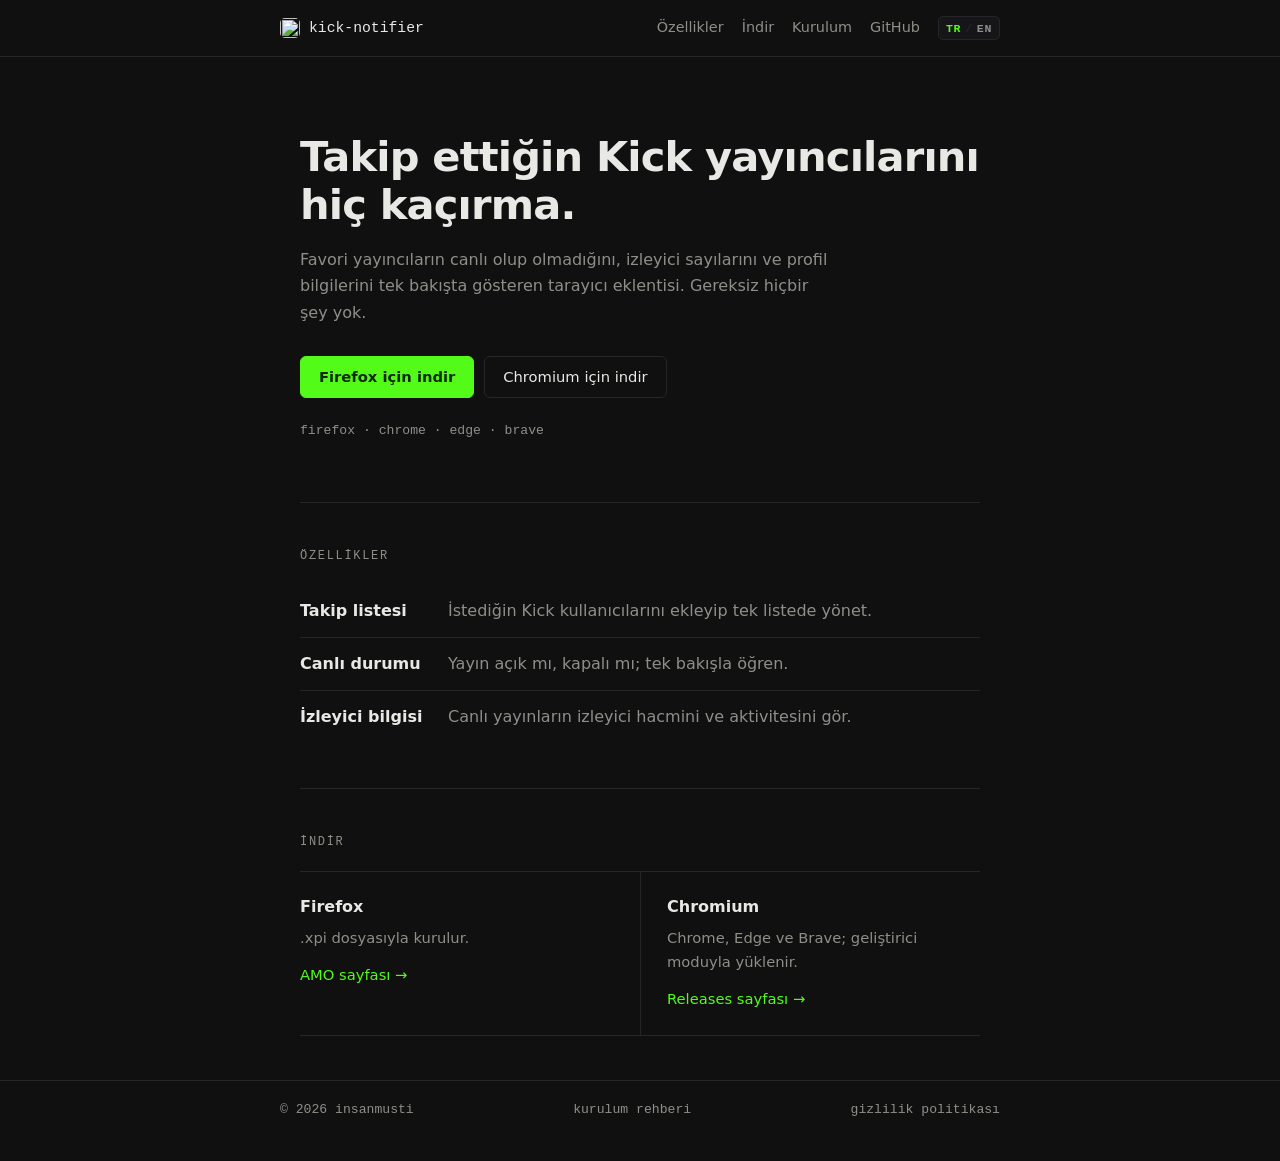
==== index.html @ 858e82fa "remove changelog section from site" ====
<!doctype html>
<html lang="tr">
  <head>
    <meta charset="UTF-8" />
    <meta name="viewport" content="width=device-width, initial-scale=1.0" />
    <title>Kick Notifier</title>
    <meta
      name="description"
      content="Kick yayıncılarını takip etmeyi kolaylaştıran Firefox ve Chromium eklentileri."
    />
    <meta
      http-equiv="Content-Security-Policy"
      content="default-src 'none'; style-src 'self'; img-src 'self'; script-src 'self'"
    />
    <link rel="icon" href="logo.png" />
    <link rel="stylesheet" href="styles.css" />
    <script src="lang.js?v=3" defer></script>
  </head>
  <body>
    <header class="site-header">
      <div class="wrap bar">
        <a class="brand" href="index.html">
          <img src="logo.png" alt="" width="20" height="20" />
          <span>kick-notifier</span>
        </a>
        <nav aria-label="Ana menü">
          <a href="#ozellikler" data-i18n="nav.features">Özellikler</a>
          <a href="#indir" data-i18n="nav.download">İndir</a>
          <a href="docs.html" data-i18n="nav.docs">Kurulum</a>
          <a href="https://github.com/insanmusti/kick-notifier" target="_blank" rel="noreferrer">GitHub</a>
          <button id="lang-toggle" class="lang-btn" type="button" title="Dil / Language">EN</button>
        </nav>
      </div>
    </header>

    <main class="wrap">
      <section class="intro">
        <h1 data-i18n="intro.h1">Takip ettiğin Kick yayıncılarını hiç kaçırma.</h1>
        <p class="lead" data-i18n="intro.lead">
          Favori yayıncıların canlı olup olmadığını, izleyici sayılarını ve profil
          bilgilerini tek bakışta gösteren tarayıcı eklentisi. Gereksiz hiçbir şey yok.
        </p>
        <div class="actions">
          <a
            class="btn btn-solid"
            href="https://addons.mozilla.org/en-US/firefox/addon/kick-live-stream-notifier/"
            target="_blank"
            rel="noreferrer"
          >
            <span data-i18n="intro.dl.firefox">Firefox için indir</span>
          </a>
          <a
            class="btn"
            href="https://github.com/insanmusti/kick-takipci-chromium/releases"
            target="_blank"
            rel="noreferrer"
          >
            <span data-i18n="intro.dl.chromium">Chromium için indir</span>
          </a>
        </div>
        <p class="compat">firefox · chrome · edge · brave</p>
      </section>

      <section id="ozellikler">
        <h2 class="section-title" data-i18n="feat.title">Özellikler</h2>
        <ul class="feature-list">
          <li>
            <strong data-i18n="feat.list">Takip listesi</strong>
            <span data-i18n="feat.list.d">İstediğin Kick kullanıcılarını ekleyip tek listede yönet.</span>
          </li>
          <li>
            <strong data-i18n="feat.live">Canlı durumu</strong>
            <span data-i18n="feat.live.d">Yayın açık mı, kapalı mı; tek bakışla öğren.</span>
          </li>
          <li>
            <strong data-i18n="feat.viewers">İzleyici bilgisi</strong>
            <span data-i18n="feat.viewers.d">Canlı yayınların izleyici hacmini ve aktivitesini gör.</span>
          </li>
        </ul>
      </section>

      <section id="indir">
        <h2 class="section-title" data-i18n="dl.title">İndir</h2>
        <div class="downloads">
          <div class="dl">
            <h3 data-i18n="dl.firefox">Firefox</h3>
            <p data-i18n="dl.firefox.d">.xpi dosyasıyla kurulur.</p>
            <a
              href="https://addons.mozilla.org/en-US/firefox/addon/kick-live-stream-notifier/"
              target="_blank"
              rel="noreferrer"
            >
              <span data-i18n="dl.firefox.a">AMO sayfası</span> &rarr;
            </a>
          </div>
          <div class="dl">
            <h3 data-i18n="dl.chromium">Chromium</h3>
            <p data-i18n="dl.chromium.d">Chrome, Edge ve Brave; geliştirici moduyla yüklenir.</p>
            <a
              href="https://github.com/insanmusti/kick-takipci-chromium/releases"
              target="_blank"
              rel="noreferrer"
            >
              <span data-i18n="dl.chromium.a">Releases sayfası</span> &rarr;
            </a>
          </div>
        </div>
      </section>
    </main>

    <footer class="site-footer">
      <div class="wrap bar">
        <span data-i18n="footer.copy">&copy; 2026 insanmusti</span>
        <a href="docs.html" data-i18n="footer.home">kurulum rehberi</a>
        <a href="privacy.html" data-i18n="footer.privacy">gizlilik politikası</a>
      </div>
    </footer>
  </body>
</html>
---- styles.css ----
:root {
  --bg: #101011;
  --bg-soft: #161618;
  --text: #e8e8e4;
  --muted: #8f8f89;
  --line: #26262a;
  --accent: #53fc18;
}

* { box-sizing: border-box; }

html { scroll-behavior: smooth; }

body {
  margin: 0;
  min-height: 100vh;
  display: flex;
  flex-direction: column;
  background: var(--bg);
  color: var(--text);
  font: 16px/1.65 system-ui, -apple-system, "Segoe UI", sans-serif;
  -webkit-font-smoothing: antialiased;
}

img { display: block; }

a { color: inherit; text-decoration: none; }

::selection { background: var(--accent); color: #000; }

:focus-visible { outline: 1px solid var(--accent); outline-offset: 3px; }

.wrap {
  width: 100%;
  max-width: 720px;
  margin: 0 auto;
  padding: 0 20px;
}

.bar {
  display: flex;
  align-items: center;
  justify-content: space-between;
  gap: 16px;
}

/* header */

.site-header {
  border-bottom: 1px solid var(--line);
}

.site-header .bar {
  padding: 16px 0;
}

.brand {
  display: inline-flex;
  align-items: center;
  gap: 9px;
  font-family: ui-monospace, "SF Mono", Menlo, monospace;
  font-size: 0.92rem;
}

.brand img {
  width: 20px;
  height: 20px;
  border-radius: 5px;
}

nav {
  display: flex;
  flex-wrap: wrap;
  gap: 18px;
  font-size: 0.9rem;
  color: var(--muted);
}

nav a:hover { color: var(--text); }

.lang-btn {
  appearance: none;
  display: inline-flex;
  align-items: center;
  justify-content: center;
  gap: 4px;
  height: 24px;
  padding: 0 7px;
  border: 1px solid var(--line);
  border-radius: 5px;
  background: var(--bg-soft);
  color: var(--muted);
  font-family: ui-monospace, "SF Mono", Menlo, monospace;
  font-size: 0.72rem;
  font-weight: 600;
  letter-spacing: 0.06em;
  cursor: pointer;
  transition: color 0.15s ease, border-color 0.15s ease;
}

.lang-btn i {
  font-style: normal;
  color: var(--line);
}

.lang-btn span { color: var(--muted); }

.lang-btn span.on { color: var(--accent); }

.lang-btn:hover {
  color: var(--text);
  border-color: var(--accent);
}

main { flex: 1; }

/* intro */

.intro {
  padding: 76px 0 60px;
}

h1 {
  margin: 0 0 18px;
  max-width: 24ch;
  font-size: clamp(1.9rem, 5vw, 2.6rem);
  font-weight: 650;
  line-height: 1.15;
  letter-spacing: -0.02em;
}

.lead {
  max-width: 52ch;
  margin: 0;
  color: var(--muted);
}

.actions {
  display: flex;
  flex-wrap: wrap;
  gap: 10px;
  margin-top: 30px;
}

.btn {
  display: inline-flex;
  align-items: center;
  height: 42px;
  padding: 0 18px;
  border: 1px solid var(--line);
  border-radius: 6px;
  font-size: 0.92rem;
  font-weight: 500;
  transition: background 0.15s ease, border-color 0.15s ease;
}

.btn:hover {
  background: var(--bg-soft);
  border-color: #3a3a40;
}

.btn-solid {
  background: var(--accent);
  border-color: var(--accent);
  color: #0c2900;
  font-weight: 600;
}

.btn-solid:hover {
  background: #48dd13;
  border-color: #48dd13;
}

.compat {
  margin: 22px 0 0;
  color: var(--muted);
  font-family: ui-monospace, "SF Mono", Menlo, monospace;
  font-size: 0.82rem;
}

/* sections */

section + section {
  border-top: 1px solid var(--line);
}

#ozellikler,
#indir {
  padding: 44px 0;
}

.section-title {
  margin: 0 0 18px;
  font-family: ui-monospace, "SF Mono", Menlo, monospace;
  font-size: 0.75rem;
  font-weight: 500;
  letter-spacing: 0.14em;
  text-transform: uppercase;
  color: var(--muted);
}

.feature-list {
  list-style: none;
  margin: 0;
  padding: 0;
}

.feature-list li {
  display: flex;
  gap: 18px;
  padding: 13px 0;
}

.feature-list li:not(:last-child) {
  border-bottom: 1px solid var(--line);
}

.feature-list strong {
  flex: 0 0 130px;
  font-weight: 600;
}

.feature-list span {
  color: var(--muted);
}

/* downloads */

.downloads {
  display: grid;
  grid-template-columns: repeat(2, minmax(0, 1fr));
  border-top: 1px solid var(--line);
  border-bottom: 1px solid var(--line);
}

.dl {
  padding: 22px 0;
}

.dl:last-child {
  padding-left: 26px;
  border-left: 1px solid var(--line);
}

.dl h3 {
  margin: 0 0 6px;
  font-size: 1rem;
}

.dl p {
  margin: 0 0 12px;
  color: var(--muted);
  font-size: 0.92rem;
}

.dl a {
  color: var(--accent);
  font-size: 0.92rem;
}

.dl a:hover { text-decoration: underline; }

/* docs */

.steps {
  margin: 0;
  padding: 0 0 0 22px;
}

.docs-btn {
  margin: 0 0 18px;
}

.docs-desc {
  margin: 0 0 18px;
  color: var(--muted);
  font-size: 0.92rem;
}

.steps li {
  padding: 6px 0;
}

.steps li::marker {
  color: var(--muted);
  font-family: ui-monospace, "SF Mono", Menlo, monospace;
  font-size: 0.85em;
}

.after-steps {
  margin: 18px 0 0;
}

.after-steps a {
  color: var(--accent);
  font-size: 0.92rem;
}

.after-steps a:hover { text-decoration: underline; }

code {
  padding: 2px 6px;
  border: 1px solid var(--line);
  border-radius: 4px;
  background: var(--bg-soft);
  font-family: ui-monospace, "SF Mono", Menlo, monospace;
  font-size: 0.85em;
}

.note {
  margin-bottom: 56px;
  padding-left: 14px;
  border-left: 2px solid var(--accent);
}

.note p {
  margin: 0;
  color: var(--muted);
  font-size: 0.95rem;
}

/* footer */

.site-footer {
  border-top: 1px solid var(--line);
}

.site-footer .bar {
  padding: 18px 0 40px;
  color: var(--muted);
  font-family: ui-monospace, "SF Mono", Menlo, monospace;
  font-size: 0.82rem;
}

.site-footer a:hover { color: var(--text); }

@media (max-width: 560px) {
  .intro { padding: 56px 0 44px; }

  .downloads { grid-template-columns: 1fr; }

  .dl:last-child {
    padding-left: 0;
    border-left: 0;
    border-top: 1px solid var(--line);
  }
}
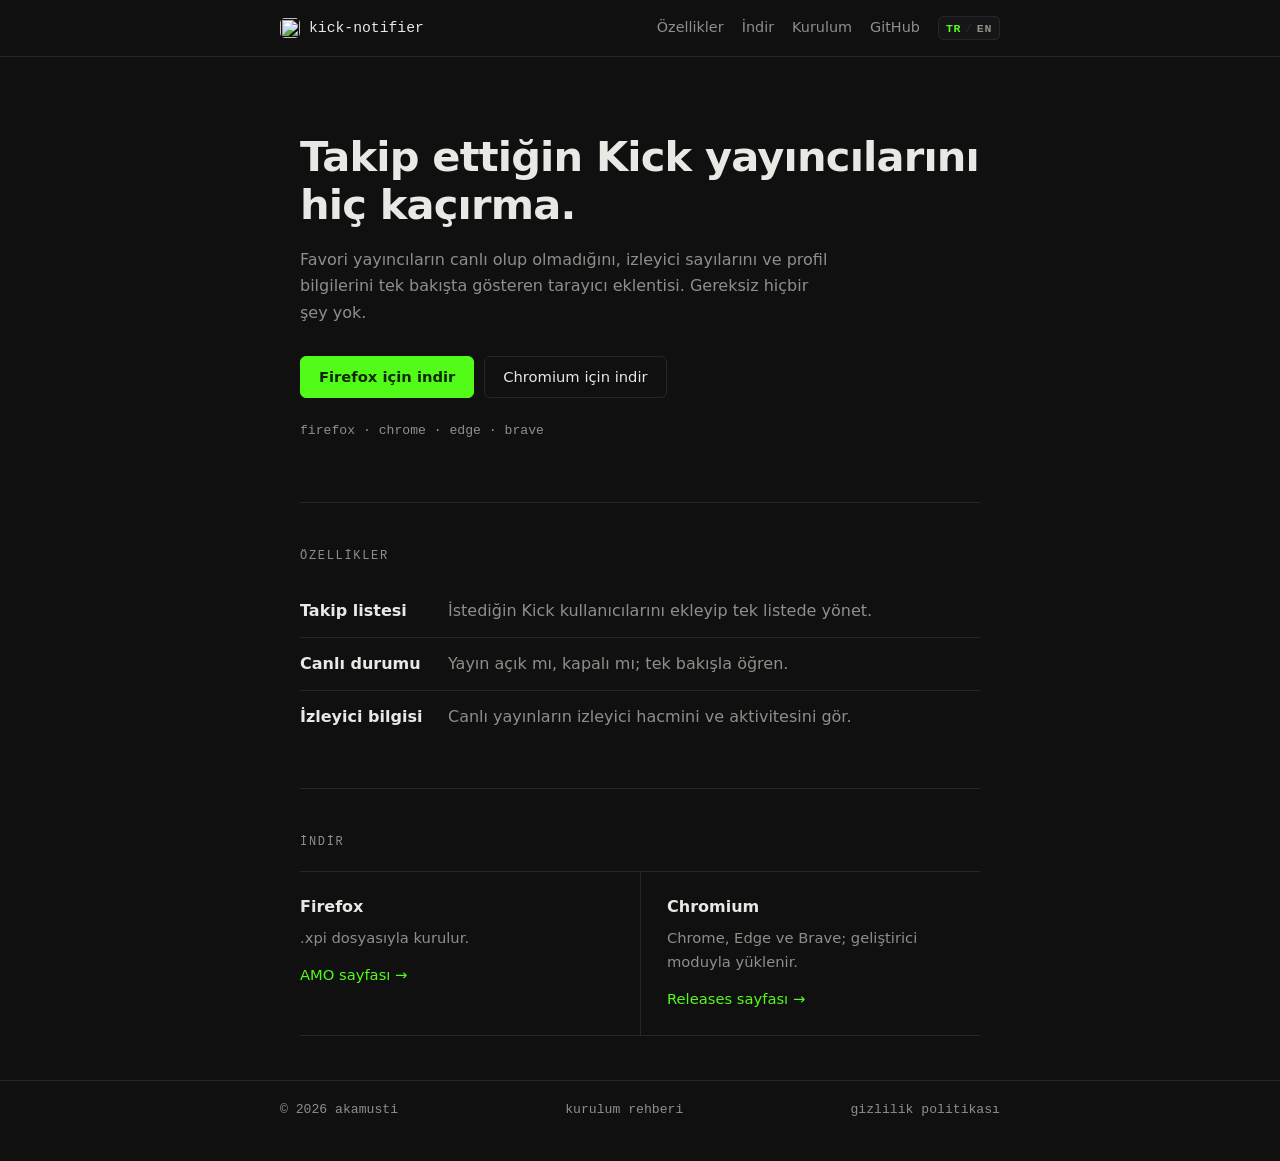
==== commit 6e9697d7: "rename github user insanmusti to akamusti" ====
--- a/index.html
+++ b/index.html
@@ -27,7 +27,7 @@
           <a href="#ozellikler" data-i18n="nav.features">Özellikler</a>
           <a href="#indir" data-i18n="nav.download">İndir</a>
           <a href="docs.html" data-i18n="nav.docs">Kurulum</a>
-          <a href="https://github.com/insanmusti/kick-notifier" target="_blank" rel="noreferrer">GitHub</a>
+          <a href="https://github.com/akamusti/kick-notifier" target="_blank" rel="noreferrer">GitHub</a>
           <button id="lang-toggle" class="lang-btn" type="button" title="Dil / Language">EN</button>
         </nav>
       </div>
@@ -51,7 +51,7 @@
           </a>
           <a
             class="btn"
-            href="https://github.com/insanmusti/kick-takipci-chromium/releases"
+            href="https://github.com/akamusti/kick-takipci-chromium/releases"
             target="_blank"
             rel="noreferrer"
           >
@@ -97,7 +97,7 @@
             <h3 data-i18n="dl.chromium">Chromium</h3>
             <p data-i18n="dl.chromium.d">Chrome, Edge ve Brave; geliştirici moduyla yüklenir.</p>
             <a
-              href="https://github.com/insanmusti/kick-takipci-chromium/releases"
+              href="https://github.com/akamusti/kick-takipci-chromium/releases"
               target="_blank"
               rel="noreferrer"
             >
@@ -110,7 +110,7 @@
 
     <footer class="site-footer">
       <div class="wrap bar">
-        <span data-i18n="footer.copy">&copy; 2026 insanmusti</span>
+        <span data-i18n="footer.copy">&copy; 2026 akamusti</span>
         <a href="docs.html" data-i18n="footer.home">kurulum rehberi</a>
         <a href="privacy.html" data-i18n="footer.privacy">gizlilik politikası</a>
       </div>
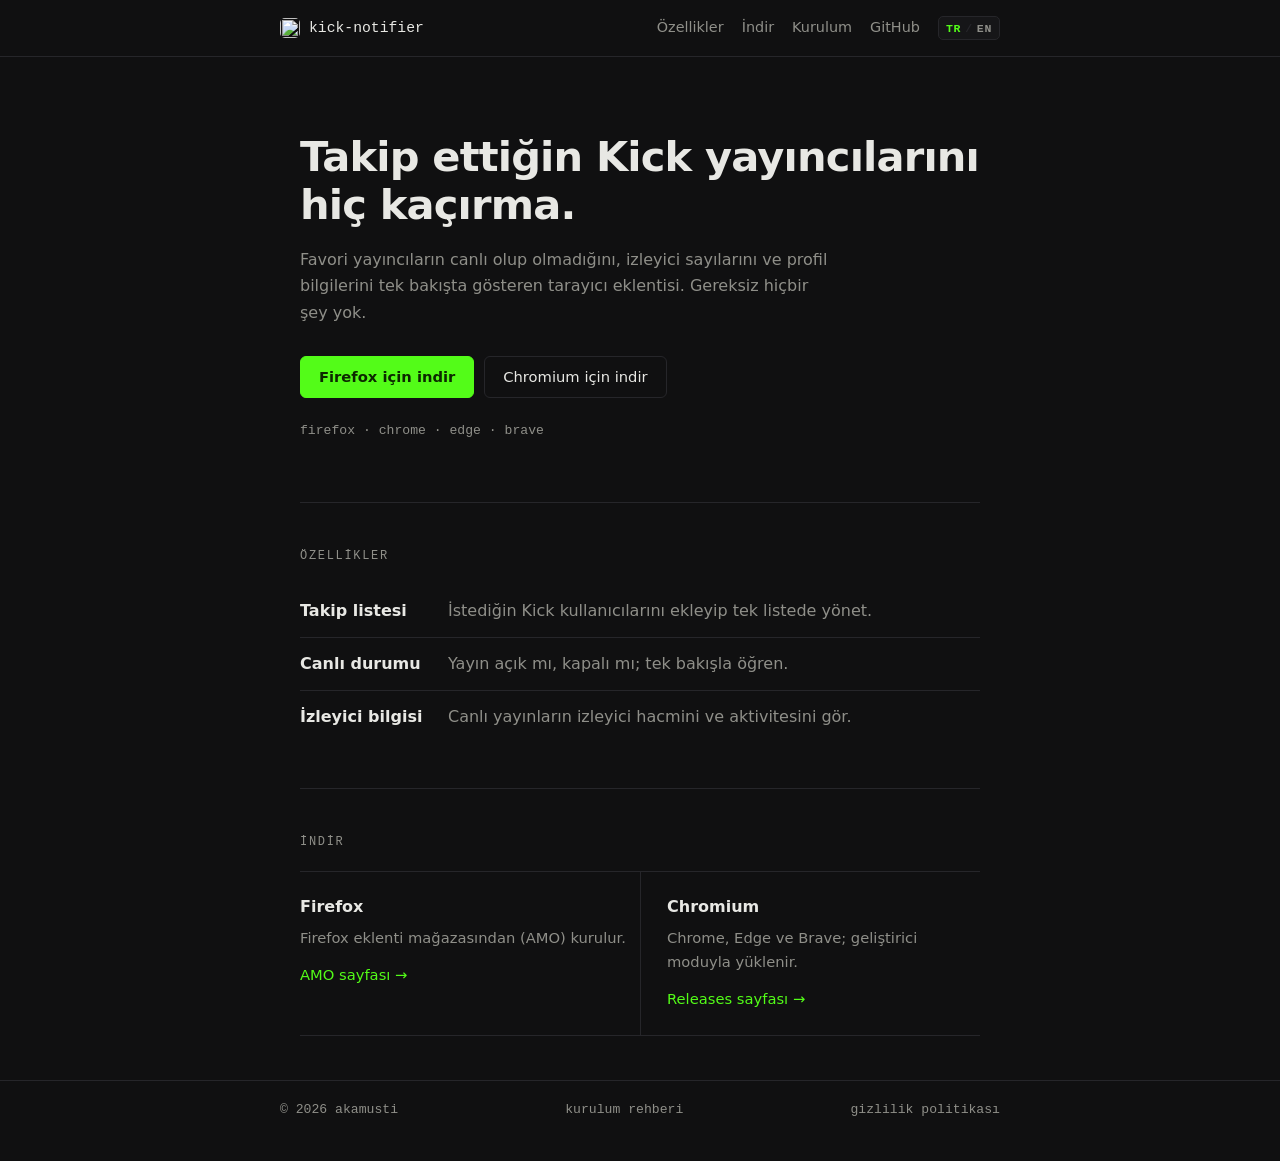
==== commit 82465dcf: "Replace stale .xpi wording with AMO install instructions" ====
--- a/index.html
+++ b/index.html
@@ -84,7 +84,7 @@
         <div class="downloads">
           <div class="dl">
             <h3 data-i18n="dl.firefox">Firefox</h3>
-            <p data-i18n="dl.firefox.d">.xpi dosyasıyla kurulur.</p>
+            <p data-i18n="dl.firefox.d">Firefox eklenti mağazasından (AMO) kurulur.</p>
             <a
               href="https://addons.mozilla.org/en-US/firefox/addon/kick-live-stream-notifier/"
               target="_blank"
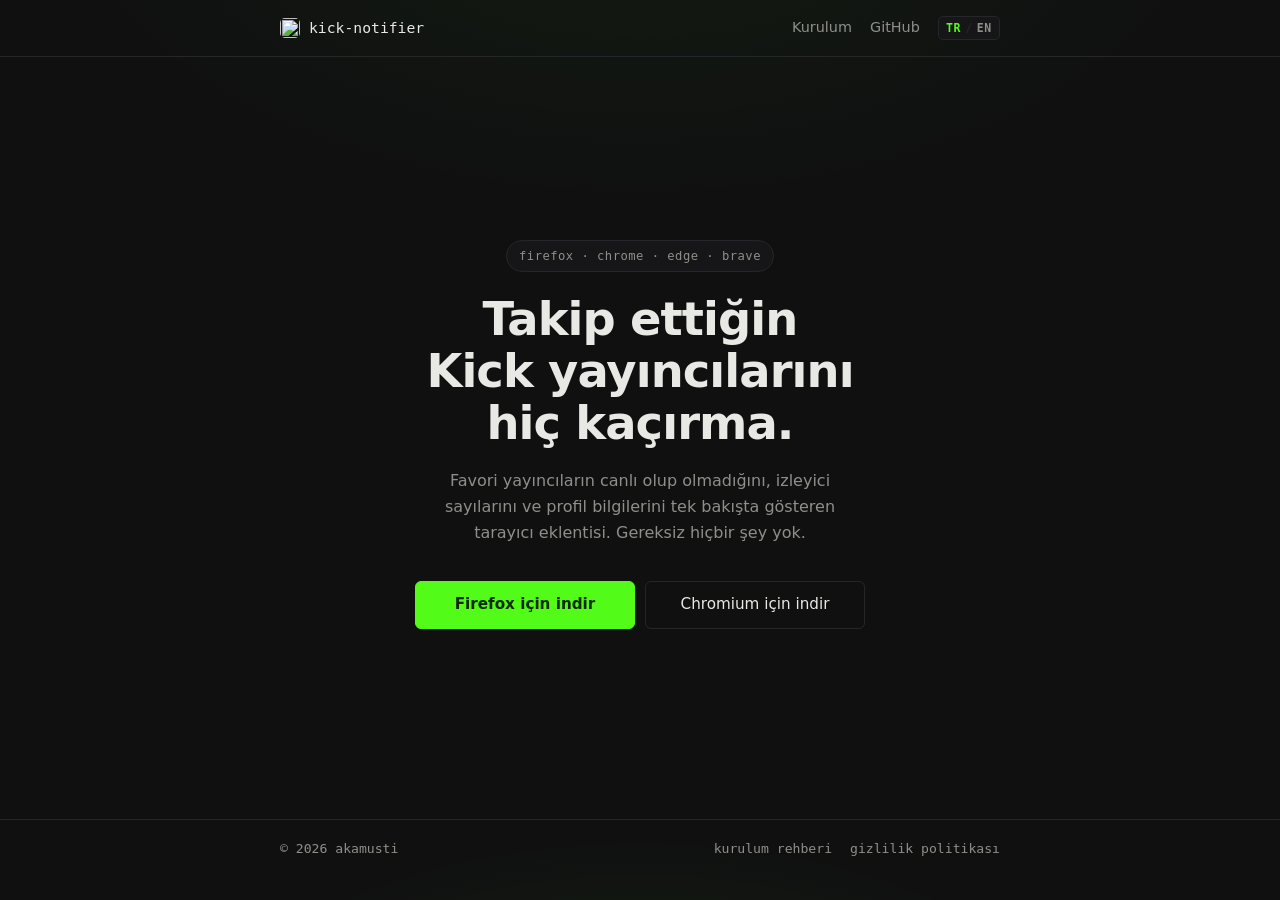
==== commit 8b52c9da: "Simplify homepage to minimal single-screen hero" ====
--- a/index.html
+++ b/index.html
@@ -14,9 +14,9 @@
     />
     <link rel="icon" href="logo.png" />
     <link rel="stylesheet" href="styles.css" />
-    <script src="lang.js?v=3" defer></script>
+    <script src="lang.js?v=4" defer></script>
   </head>
-  <body>
+  <body class="home">
     <header class="site-header">
       <div class="wrap bar">
         <a class="brand" href="index.html">
@@ -24,8 +24,6 @@
           <span>kick-notifier</span>
         </a>
         <nav aria-label="Ana menü">
-          <a href="#ozellikler" data-i18n="nav.features">Özellikler</a>
-          <a href="#indir" data-i18n="nav.download">İndir</a>
           <a href="docs.html" data-i18n="nav.docs">Kurulum</a>
           <a href="https://github.com/akamusti/kick-notifier" target="_blank" rel="noreferrer">GitHub</a>
           <button id="lang-toggle" class="lang-btn" type="button" title="Dil / Language">EN</button>
@@ -33,8 +31,9 @@
       </div>
     </header>
 
-    <main class="wrap">
-      <section class="intro">
+    <main class="wrap hero-wrap">
+      <section class="hero">
+        <p class="badge">firefox · chrome · edge · brave</p>
         <h1 data-i18n="intro.h1">Takip ettiğin Kick yayıncılarını hiç kaçırma.</h1>
         <p class="lead" data-i18n="intro.lead">
           Favori yayıncıların canlı olup olmadığını, izleyici sayılarını ve profil
@@ -58,61 +57,16 @@
             <span data-i18n="intro.dl.chromium">Chromium için indir</span>
           </a>
         </div>
-        <p class="compat">firefox · chrome · edge · brave</p>
-      </section>
-
-      <section id="ozellikler">
-        <h2 class="section-title" data-i18n="feat.title">Özellikler</h2>
-        <ul class="feature-list">
-          <li>
-            <strong data-i18n="feat.list">Takip listesi</strong>
-            <span data-i18n="feat.list.d">İstediğin Kick kullanıcılarını ekleyip tek listede yönet.</span>
-          </li>
-          <li>
-            <strong data-i18n="feat.live">Canlı durumu</strong>
-            <span data-i18n="feat.live.d">Yayın açık mı, kapalı mı; tek bakışla öğren.</span>
-          </li>
-          <li>
-            <strong data-i18n="feat.viewers">İzleyici bilgisi</strong>
-            <span data-i18n="feat.viewers.d">Canlı yayınların izleyici hacmini ve aktivitesini gör.</span>
-          </li>
-        </ul>
-      </section>
-
-      <section id="indir">
-        <h2 class="section-title" data-i18n="dl.title">İndir</h2>
-        <div class="downloads">
-          <div class="dl">
-            <h3 data-i18n="dl.firefox">Firefox</h3>
-            <p data-i18n="dl.firefox.d">Firefox eklenti mağazasından (AMO) kurulur.</p>
-            <a
-              href="https://addons.mozilla.org/en-US/firefox/addon/kick-live-stream-notifier/"
-              target="_blank"
-              rel="noreferrer"
-            >
-              <span data-i18n="dl.firefox.a">AMO sayfası</span> &rarr;
-            </a>
-          </div>
-          <div class="dl">
-            <h3 data-i18n="dl.chromium">Chromium</h3>
-            <p data-i18n="dl.chromium.d">Chrome, Edge ve Brave; geliştirici moduyla yüklenir.</p>
-            <a
-              href="https://github.com/akamusti/kick-takipci-chromium/releases"
-              target="_blank"
-              rel="noreferrer"
-            >
-              <span data-i18n="dl.chromium.a">Releases sayfası</span> &rarr;
-            </a>
-          </div>
-        </div>
       </section>
     </main>
 
     <footer class="site-footer">
       <div class="wrap bar">
         <span data-i18n="footer.copy">&copy; 2026 akamusti</span>
-        <a href="docs.html" data-i18n="footer.home">kurulum rehberi</a>
-        <a href="privacy.html" data-i18n="footer.privacy">gizlilik politikası</a>
+        <span class="foot-links">
+          <a href="docs.html" data-i18n="footer.home">kurulum rehberi</a>
+          <a href="privacy.html" data-i18n="footer.privacy">gizlilik politikası</a>
+        </span>
       </div>
     </footer>
   </body>
--- a/styles.css
+++ b/styles.css
@@ -14,12 +14,21 @@
 body {
   margin: 0;
   min-height: 100vh;
+  min-height: 100dvh;
   display: flex;
   flex-direction: column;
   background: var(--bg);
   color: var(--text);
   font: 16px/1.65 system-ui, -apple-system, "Segoe UI", sans-serif;
   -webkit-font-smoothing: antialiased;
+}
+
+/* minimal home background */
+body.home {
+  background:
+    radial-gradient(640px 320px at 50% 118%, rgba(83, 252, 24, 0.09), transparent 70%),
+    radial-gradient(900px 480px at 50% -12%, rgba(83, 252, 24, 0.05), transparent 65%),
+    var(--bg);
 }
 
 img { display: block; }
@@ -114,6 +123,66 @@
 
 main { flex: 1; }
 
+/* minimal single-screen hero */
+
+.hero-wrap {
+  flex: 1;
+  display: flex;
+  align-items: center;
+  justify-content: center;
+}
+
+.hero {
+  width: 100%;
+  max-width: 620px;
+  margin: 0 auto;
+  padding: 64px 0 72px;
+  text-align: center;
+}
+
+.hero h1 {
+  margin: 0 auto 18px;
+  max-width: 22ch;
+  font-size: clamp(2rem, 5.4vw, 2.9rem);
+  font-weight: 650;
+  line-height: 1.12;
+  letter-spacing: -0.02em;
+  text-wrap: balance;
+}
+
+.hero .lead {
+  max-width: 48ch;
+  margin: 0 auto;
+  color: var(--muted);
+  text-wrap: balance;
+}
+
+.hero .actions {
+  justify-content: center;
+  margin-top: 34px;
+}
+
+.hero .btn {
+  min-width: 220px;
+  height: 48px;
+  padding: 0 24px;
+  justify-content: center;
+  font-size: 0.95rem;
+}
+
+.badge {
+  display: inline-block;
+  margin: 0 0 22px;
+  padding: 5px 12px;
+  border: 1px solid var(--line);
+  border-radius: 999px;
+  background: var(--bg-soft);
+  color: var(--muted);
+  font-family: ui-monospace, "SF Mono", Menlo, monospace;
+  font-size: 0.76rem;
+  letter-spacing: 0.04em;
+}
+
 /* intro */
 
 .intro {
@@ -298,6 +367,12 @@
 
 .after-steps a:hover { text-decoration: underline; }
 
+main p a {
+  color: var(--accent);
+}
+
+main p a:hover { text-decoration: underline; }
+
 code {
   padding: 2px 6px;
   border: 1px solid var(--line);
@@ -334,7 +409,19 @@
 
 .site-footer a:hover { color: var(--text); }
 
+.foot-links {
+  display: inline-flex;
+  gap: 18px;
+}
+
 @media (max-width: 560px) {
+  .hero { padding: 48px 0 56px; }
+
+  .hero .btn {
+    width: 100%;
+    min-width: 0;
+  }
+
   .intro { padding: 56px 0 44px; }
 
   .downloads { grid-template-columns: 1fr; }
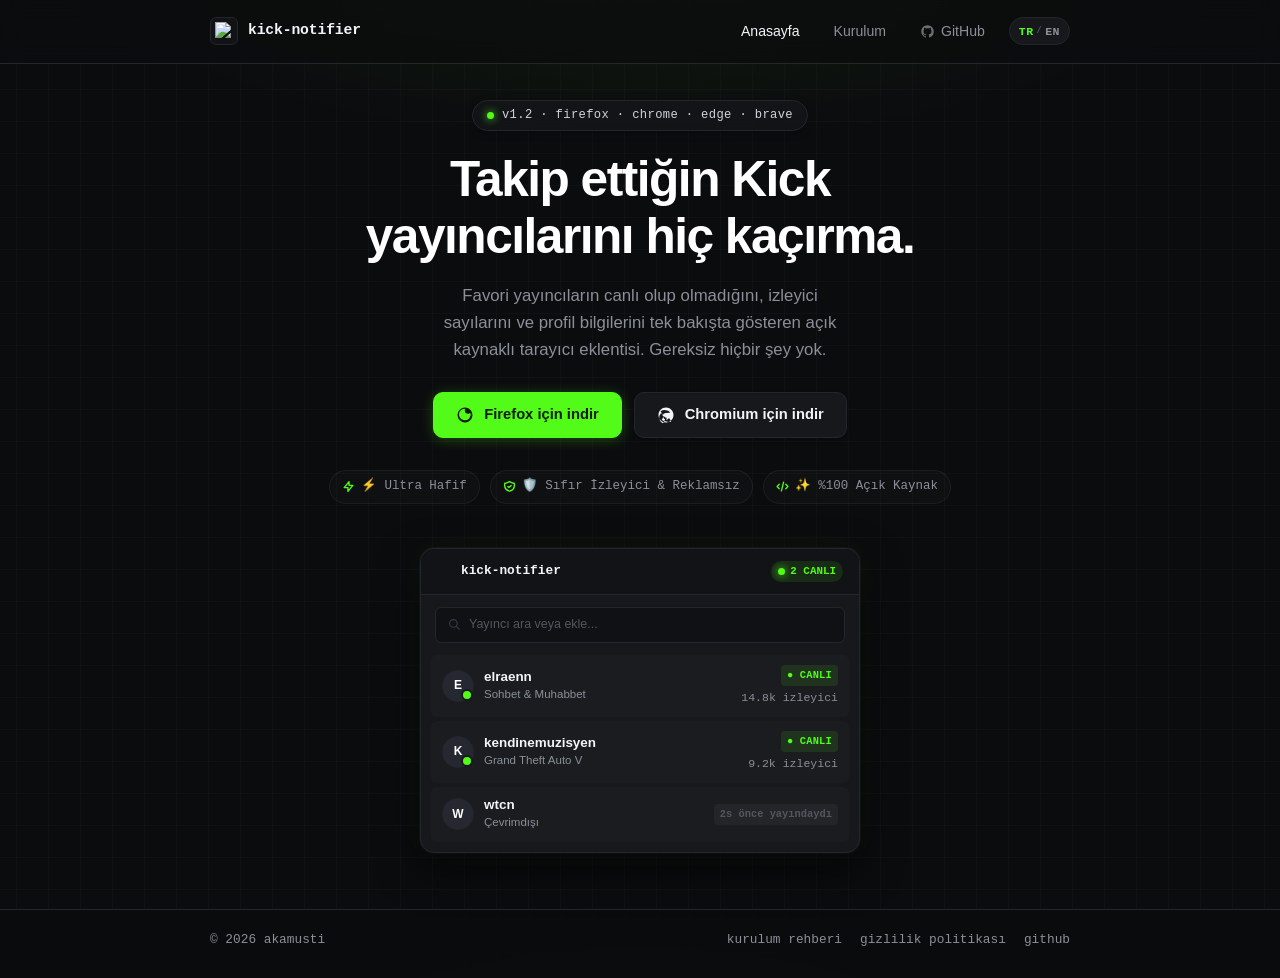
==== commit ce3dd1a2: "Enhance UI design with interactive preview, improved typography, and responsive styling" ====
--- a/index.html
+++ b/index.html
@@ -3,42 +3,60 @@
   <head>
     <meta charset="UTF-8" />
     <meta name="viewport" content="width=device-width, initial-scale=1.0" />
-    <title>Kick Notifier</title>
+    <title>Kick Notifier — Takip ettiğin Kick yayıncılarını hiç kaçırma</title>
     <meta
       name="description"
-      content="Kick yayıncılarını takip etmeyi kolaylaştıran Firefox ve Chromium eklentileri."
+      content="Kick yayıncılarını takip etmeyi kolaylaştıran, canlı yayın durumunu ve izleyici sayılarını anlık gösteren hafif Firefox ve Chromium eklentisi."
     />
     <meta
       http-equiv="Content-Security-Policy"
-      content="default-src 'none'; style-src 'self'; img-src 'self'; script-src 'self'"
+      content="default-src 'none'; style-src 'self'; img-src 'self' data:; script-src 'self'"
     />
     <link rel="icon" href="logo.png" />
     <link rel="stylesheet" href="styles.css" />
-    <script src="lang.js?v=4" defer></script>
+    <script src="lang.js?v=5" defer></script>
   </head>
   <body class="home">
     <header class="site-header">
       <div class="wrap bar">
-        <a class="brand" href="index.html">
-          <img src="logo.png" alt="" width="20" height="20" />
+        <a class="brand" href="index.html" aria-label="Kick Notifier Anasayfa">
+          <div class="brand-icon-wrap">
+            <img src="logo.png" alt="Kick Notifier Logo" width="20" height="20" />
+          </div>
           <span>kick-notifier</span>
         </a>
         <nav aria-label="Ana menü">
-          <a href="docs.html" data-i18n="nav.docs">Kurulum</a>
-          <a href="https://github.com/akamusti/kick-notifier" target="_blank" rel="noreferrer">GitHub</a>
-          <button id="lang-toggle" class="lang-btn" type="button" title="Dil / Language">EN</button>
+          <a class="nav-link active" href="index.html" data-i18n="nav.home">Anasayfa</a>
+          <a class="nav-link" href="docs.html" data-i18n="nav.docs">Kurulum</a>
+          <a class="nav-link" href="https://github.com/akamusti/kick-notifier" target="_blank" rel="noreferrer">
+            <svg viewBox="0 0 24 24" fill="currentColor" aria-hidden="true">
+              <path fill-rule="evenodd" clip-rule="evenodd" d="M12 2C6.477 2 2 6.484 2 12.017c0 4.425 2.865 8.18 6.839 9.504.5.092.682-.217.682-.483 0-.237-.008-.868-.013-1.703-2.782.605-3.369-1.343-3.369-1.343-.454-1.158-1.11-1.466-1.11-1.466-.908-.62.069-.608.069-.608 1.003.07 1.53 1.032 1.53 1.032.892 1.53 2.341 1.088 2.91.832.092-.647.35-1.088.636-1.338-2.22-.253-4.555-1.113-4.555-4.951 0-1.093.39-1.988 1.029-2.688-.103-.253-.446-1.272.098-2.65 0 0 .84-.27 2.75 1.026A9.564 9.564 0 0112 6.844c.85.004 1.705.115 2.504.337 1.909-1.296 2.747-1.027 2.747-1.027.546 1.379.202 2.398.1 2.651.64.7 1.028 1.595 1.028 2.688 0 3.848-2.339 4.695-4.566 4.943.359.309.678.92.678 1.855 0 1.338-.012 2.419-.012 2.747 0 .268.18.58.688.482A10.019 10.019 0 0022 12.017C22 6.484 17.522 2 12 2z"/>
+            </svg>
+            <span>GitHub</span>
+          </a>
+          <button id="lang-toggle" class="lang-btn" type="button" title="Dili Değiştir / Switch Language">
+            <span class="on">TR</span><i>/</i><span>EN</span>
+          </button>
         </nav>
       </div>
     </header>
 
     <main class="wrap hero-wrap">
       <section class="hero">
-        <p class="badge">firefox · chrome · edge · brave</p>
-        <h1 data-i18n="intro.h1">Takip ettiğin Kick yayıncılarını hiç kaçırma.</h1>
+        <div class="badge">
+          <span class="badge-dot"></span>
+          <span data-i18n="intro.badge">firefox · chrome · edge · brave</span>
+        </div>
+
+        <h1>
+          <span data-i18n="intro.h1">Takip ettiğin Kick yayıncılarını hiç kaçırma.</span>
+        </h1>
+
         <p class="lead" data-i18n="intro.lead">
           Favori yayıncıların canlı olup olmadığını, izleyici sayılarını ve profil
-          bilgilerini tek bakışta gösteren tarayıcı eklentisi. Gereksiz hiçbir şey yok.
+          bilgilerini tek bakışta gösteren açık kaynaklı tarayıcı eklentisi. Gereksiz hiçbir şey yok.
         </p>
+
         <div class="actions">
           <a
             class="btn btn-solid"
@@ -46,6 +64,9 @@
             target="_blank"
             rel="noreferrer"
           >
+            <svg viewBox="0 0 24 24" fill="currentColor">
+              <path d="M12 2a10 10 0 1 0 10 10A10 10 0 0 0 12 2zm6.91 10.74a7.19 7.19 0 0 1-1.39 3.86 6.84 6.84 0 0 1-4.7 2.4 8.78 8.78 0 0 1-2.8-.23 7.8 7.8 0 0 1-4.66-3.1 7.27 7.27 0 0 1-1.36-4.67 7.74 7.74 0 0 1 2.32-5.41 7.17 7.17 0 0 1 4.74-2c.4 0 .8.04 1.18.11a5.6 5.6 0 0 0-.48 2.29c0 2.84 2.15 4.3 4.29 4.3a4.7 4.7 0 0 0 2.86-1.05 6.64 6.64 0 0 1 1 3.5z"/>
+            </svg>
             <span data-i18n="intro.dl.firefox">Firefox için indir</span>
           </a>
           <a
@@ -54,8 +75,93 @@
             target="_blank"
             rel="noreferrer"
           >
+            <svg viewBox="0 0 24 24" fill="currentColor">
+              <path d="M12 2C6.48 2 2 6.48 2 12s4.48 10 10 10 10-4.48 10-10S17.52 2 12 2zm0 3.6c2.47 0 4.6 1.44 5.64 3.53l-5.64.07a4.8 4.8 0 0 0-4.32 2.7l-2.8-4.86A8.4 8.4 0 0 1 12 5.6zm-6.4 3.7l2.8 4.85a4.8 4.8 0 0 0 2.4 3.97l-2.82 4.9A8.4 8.4 0 0 1 5.6 9.3zm6.4 9.1a4.8 4.8 0 0 0 4.16-2.4l2.82 4.89A8.39 8.39 0 0 1 12 20.4a8.4 8.4 0 0 1-5.64-2.13l2.82-4.9c.77 1.45 2.27 2.43 4 2.43z"/>
+            </svg>
             <span data-i18n="intro.dl.chromium">Chromium için indir</span>
           </a>
+        </div>
+
+        <div class="feature-pills">
+          <div class="pill">
+            <svg viewBox="0 0 24 24" fill="none" stroke="currentColor" stroke-width="2.5"><path stroke-linecap="round" stroke-linejoin="round" d="M13 10V3L4 14h7v7l9-11h-7z"/></svg>
+            <span data-i18n="intro.pill.light">⚡ Ultra Hafif</span>
+          </div>
+          <div class="pill">
+            <svg viewBox="0 0 24 24" fill="none" stroke="currentColor" stroke-width="2.5"><path stroke-linecap="round" stroke-linejoin="round" d="M9 12l2 2 4-4m5.618-4.016A11.955 11.955 0 0112 2.944a11.955 11.955 0 01-8.618 3.04A12.02 12.02 0 003 9c0 5.591 3.824 10.29 9 11.622 5.176-1.332 9-6.03 9-11.622 0-1.042-.133-2.052-.382-3.016z"/></svg>
+            <span data-i18n="intro.pill.privacy">🛡️ Sıfır İzleyici & Reklamsız</span>
+          </div>
+          <div class="pill">
+            <svg viewBox="0 0 24 24" fill="none" stroke="currentColor" stroke-width="2.5"><path stroke-linecap="round" stroke-linejoin="round" d="M10 20l4-16m4 4l4 4-4 4M6 16l-4-4 4-4"/></svg>
+            <span data-i18n="intro.pill.opensource">✨ %100 Açık Kaynak</span>
+          </div>
+        </div>
+
+        <!-- Extension Interactive Mockup Preview -->
+        <div class="mockup-container" aria-label="Eklenti Önizlemesi">
+          <div class="mockup-card">
+            <div class="mockup-header">
+              <div class="mockup-title">
+                <img src="logo.png" alt="" width="16" height="16" />
+                <span>kick-notifier</span>
+              </div>
+              <div class="mockup-status-live">
+                <span class="badge-dot"></span>
+                <span data-i18n="mockup.live_count">2 CANLI</span>
+              </div>
+            </div>
+
+            <div class="mockup-search-bar">
+              <svg viewBox="0 0 24 24" fill="none" stroke="currentColor" stroke-width="2"><path stroke-linecap="round" stroke-linejoin="round" d="M21 21l-6-6m2-5a7 7 0 11-14 0 7 7 0 0114 0z"/></svg>
+              <span data-i18n="mockup.search">Yayıncı ara veya ekle...</span>
+            </div>
+
+            <div class="mockup-list">
+              <!-- Streamer 1: Live -->
+              <div class="mockup-item">
+                <div class="mockup-streamer">
+                  <div class="mockup-avatar live">E</div>
+                  <div class="mockup-info">
+                    <span class="mockup-name">elraenn</span>
+                    <span class="mockup-game" data-i18n="mockup.cat1">Just Chatting</span>
+                  </div>
+                </div>
+                <div class="mockup-meta">
+                  <span class="mockup-badge-live" data-i18n="mockup.live">● CANLI</span>
+                  <span class="mockup-viewers">14.8k <span data-i18n="mockup.viewers">izleyici</span></span>
+                </div>
+              </div>
+
+              <!-- Streamer 2: Live -->
+              <div class="mockup-item">
+                <div class="mockup-streamer">
+                  <div class="mockup-avatar live">K</div>
+                  <div class="mockup-info">
+                    <span class="mockup-name">kendinemuzisyen</span>
+                    <span class="mockup-game" data-i18n="mockup.cat2">Grand Theft Auto V</span>
+                  </div>
+                </div>
+                <div class="mockup-meta">
+                  <span class="mockup-badge-live" data-i18n="mockup.live">● CANLI</span>
+                  <span class="mockup-viewers">9.2k <span data-i18n="mockup.viewers">izleyici</span></span>
+                </div>
+              </div>
+
+              <!-- Streamer 3: Offline -->
+              <div class="mockup-item">
+                <div class="mockup-streamer">
+                  <div class="mockup-avatar">W</div>
+                  <div class="mockup-info">
+                    <span class="mockup-name">wtcn</span>
+                    <span class="mockup-game" data-i18n="mockup.offline">Çevrimdışı</span>
+                  </div>
+                </div>
+                <div class="mockup-meta">
+                  <span class="mockup-badge-off" data-i18n="mockup.ago">2s önce yayındaydı</span>
+                </div>
+              </div>
+            </div>
+          </div>
         </div>
       </section>
     </main>
@@ -66,6 +172,7 @@
         <span class="foot-links">
           <a href="docs.html" data-i18n="footer.home">kurulum rehberi</a>
           <a href="privacy.html" data-i18n="footer.privacy">gizlilik politikası</a>
+          <a href="https://github.com/akamusti/kick-notifier" target="_blank" rel="noreferrer">github</a>
         </span>
       </div>
     </footer>
--- a/styles.css
+++ b/styles.css
@@ -1,15 +1,33 @@
 :root {
-  --bg: #101011;
-  --bg-soft: #161618;
-  --text: #e8e8e4;
-  --muted: #8f8f89;
-  --line: #26262a;
+  --bg: #0b0c0e;
+  --bg-soft: #121316;
+  --bg-card: #16181c;
+  --bg-card-hover: #1c1e24;
+  --text: #f3f4f6;
+  --text-dim: #d1d5db;
+  --muted: #8b8f99;
+  --muted-dark: #525660;
+  --line: #23262d;
+  --line-hover: #373b45;
   --accent: #53fc18;
-}
-
-* { box-sizing: border-box; }
-
-html { scroll-behavior: smooth; }
+  --accent-hover: #46e012;
+  --accent-dim: rgba(83, 252, 24, 0.1);
+  --accent-glow: rgba(83, 252, 24, 0.25);
+  --accent-text: #081d02;
+  --radius-sm: 6px;
+  --radius-md: 10px;
+  --radius-lg: 14px;
+  --radius-full: 9999px;
+  --font-mono: ui-monospace, "SF Mono", "Cascadia Code", Menlo, Consolas, monospace;
+}
+
+* {
+  box-sizing: border-box;
+}
+
+html {
+  scroll-behavior: smooth;
+}
 
 body {
   margin: 0;
@@ -17,33 +35,48 @@
   min-height: 100dvh;
   display: flex;
   flex-direction: column;
-  background: var(--bg);
-  color: var(--text);
-  font: 16px/1.65 system-ui, -apple-system, "Segoe UI", sans-serif;
+  background-color: var(--bg);
+  color: var(--text);
+  font-family: -apple-system, BlinkMacSystemFont, "Segoe UI", Roboto, Oxygen, Ubuntu, Cantarell, "Helvetica Neue", sans-serif;
+  font-size: 15px;
+  line-height: 1.6;
   -webkit-font-smoothing: antialiased;
-}
-
-/* minimal home background */
-body.home {
-  background:
-    radial-gradient(640px 320px at 50% 118%, rgba(83, 252, 24, 0.09), transparent 70%),
-    radial-gradient(900px 480px at 50% -12%, rgba(83, 252, 24, 0.05), transparent 65%),
-    var(--bg);
-}
-
-img { display: block; }
-
-a { color: inherit; text-decoration: none; }
-
-::selection { background: var(--accent); color: #000; }
-
-:focus-visible { outline: 1px solid var(--accent); outline-offset: 3px; }
+  -moz-osx-font-smoothing: grayscale;
+  background-image: 
+    radial-gradient(ellipse 80% 50% at 50% -20%, rgba(83, 252, 24, 0.12), transparent 70%),
+    radial-gradient(ellipse 60% 40% at 50% 120%, rgba(83, 252, 24, 0.08), transparent 70%),
+    linear-gradient(to right, rgba(255, 255, 255, 0.02) 1px, transparent 1px),
+    linear-gradient(to bottom, rgba(255, 255, 255, 0.02) 1px, transparent 1px);
+  background-size: 100% 100%, 100% 100%, 32px 32px, 32px 32px;
+  background-position: center top, center bottom, center center, center center;
+}
+
+img {
+  display: block;
+  max-width: 100%;
+}
+
+a {
+  color: inherit;
+  text-decoration: none;
+  transition: color 0.15s ease, border-color 0.15s ease;
+}
+
+::selection {
+  background: var(--accent);
+  color: var(--accent-text);
+}
+
+:focus-visible {
+  outline: 2px solid var(--accent);
+  outline-offset: 3px;
+}
 
 .wrap {
   width: 100%;
-  max-width: 720px;
+  max-width: 860px;
   margin: 0 auto;
-  padding: 0 20px;
+  padding: 0 24px;
 }
 
 .bar {
@@ -53,382 +86,774 @@
   gap: 16px;
 }
 
-/* header */
-
+/* ================= Header ================= */
 .site-header {
+  position: sticky;
+  top: 0;
+  z-index: 50;
+  backdrop-filter: blur(12px);
+  -webkit-backdrop-filter: blur(12px);
+  background: rgba(11, 12, 14, 0.75);
   border-bottom: 1px solid var(--line);
 }
 
 .site-header .bar {
-  padding: 16px 0;
+  padding: 14px 0;
 }
 
 .brand {
   display: inline-flex;
   align-items: center;
-  gap: 9px;
-  font-family: ui-monospace, "SF Mono", Menlo, monospace;
+  gap: 10px;
+  font-family: var(--font-mono);
   font-size: 0.92rem;
+  font-weight: 600;
+  color: var(--text);
+  letter-spacing: -0.01em;
+}
+
+.brand-icon-wrap {
+  position: relative;
+  display: flex;
+  align-items: center;
+  justify-content: center;
+  width: 28px;
+  height: 28px;
+  border-radius: var(--radius-sm);
+  background: var(--bg-soft);
+  border: 1px solid var(--line);
+  overflow: hidden;
+  transition: border-color 0.2s ease, transform 0.2s ease;
+}
+
+.brand:hover .brand-icon-wrap {
+  border-color: var(--accent);
+  transform: translateY(-1px);
+  box-shadow: 0 0 12px var(--accent-dim);
 }
 
 .brand img {
-  width: 20px;
-  height: 20px;
-  border-radius: 5px;
+  width: 18px;
+  height: 18px;
+}
+
+.brand span {
+  transition: color 0.2s ease;
+}
+
+.brand:hover span {
+  color: #ffffff;
 }
 
 nav {
   display: flex;
-  flex-wrap: wrap;
-  gap: 18px;
-  font-size: 0.9rem;
-  color: var(--muted);
-}
-
-nav a:hover { color: var(--text); }
+  align-items: center;
+  gap: 14px;
+  font-size: 0.88rem;
+  color: var(--muted);
+}
+
+.nav-link {
+  display: inline-flex;
+  align-items: center;
+  gap: 6px;
+  padding: 6px 10px;
+  border-radius: var(--radius-sm);
+  transition: color 0.15s ease, background 0.15s ease;
+}
+
+.nav-link:hover {
+  color: var(--text);
+  background: rgba(255, 255, 255, 0.04);
+}
+
+.nav-link.active {
+  color: var(--text);
+  font-weight: 500;
+}
+
+.nav-link svg {
+  width: 15px;
+  height: 15px;
+  opacity: 0.75;
+  transition: opacity 0.15s ease;
+}
+
+.nav-link:hover svg {
+  opacity: 1;
+}
 
 .lang-btn {
   appearance: none;
   display: inline-flex;
   align-items: center;
-  justify-content: center;
-  gap: 4px;
-  height: 24px;
-  padding: 0 7px;
-  border: 1px solid var(--line);
-  border-radius: 5px;
-  background: var(--bg-soft);
-  color: var(--muted);
-  font-family: ui-monospace, "SF Mono", Menlo, monospace;
+  gap: 3px;
+  height: 28px;
+  padding: 0 9px;
+  border: 1px solid var(--line);
+  border-radius: var(--radius-full);
+  background: var(--bg-card);
+  color: var(--muted);
+  font-family: var(--font-mono);
   font-size: 0.72rem;
   font-weight: 600;
-  letter-spacing: 0.06em;
+  letter-spacing: 0.04em;
   cursor: pointer;
-  transition: color 0.15s ease, border-color 0.15s ease;
+  transition: all 0.2s ease;
 }
 
 .lang-btn i {
   font-style: normal;
-  color: var(--line);
-}
-
-.lang-btn span { color: var(--muted); }
-
-.lang-btn span.on { color: var(--accent); }
+  color: var(--muted-dark);
+  font-size: 0.75em;
+}
+
+.lang-btn span {
+  transition: color 0.15s ease;
+}
+
+.lang-btn span.on {
+  color: var(--accent);
+}
 
 .lang-btn:hover {
   color: var(--text);
-  border-color: var(--accent);
-}
-
-main { flex: 1; }
-
-/* minimal single-screen hero */
-
+  border-color: var(--line-hover);
+  background: var(--bg-card-hover);
+  box-shadow: 0 0 10px var(--accent-dim);
+}
+
+main {
+  flex: 1;
+}
+
+/* ================= Hero ================= */
 .hero-wrap {
-  flex: 1;
-  display: flex;
+  display: flex;
+  flex-direction: column;
   align-items: center;
   justify-content: center;
+  padding-top: 36px;
+  padding-bottom: 56px;
 }
 
 .hero {
   width: 100%;
-  max-width: 620px;
+  max-width: 680px;
+  text-align: center;
   margin: 0 auto;
-  padding: 64px 0 72px;
-  text-align: center;
+}
+
+.badge {
+  display: inline-flex;
+  align-items: center;
+  gap: 8px;
+  margin: 0 0 20px;
+  padding: 5px 14px;
+  border: 1px solid var(--line);
+  border-radius: var(--radius-full);
+  background: rgba(22, 24, 28, 0.7);
+  backdrop-filter: blur(8px);
+  color: var(--text-dim);
+  font-family: var(--font-mono);
+  font-size: 0.76rem;
+  letter-spacing: 0.03em;
+  box-shadow: 0 2px 8px rgba(0, 0, 0, 0.3);
+}
+
+.badge-dot {
+  width: 7px;
+  height: 7px;
+  border-radius: 50%;
+  background: var(--accent);
+  box-shadow: 0 0 8px var(--accent);
+  animation: pulse-dot 2.2s infinite ease-in-out;
+}
+
+@keyframes pulse-dot {
+  0% {
+    transform: scale(0.95);
+    box-shadow: 0 0 0 0 rgba(83, 252, 24, 0.7);
+  }
+  70% {
+    transform: scale(1);
+    box-shadow: 0 0 0 6px rgba(83, 252, 24, 0);
+  }
+  100% {
+    transform: scale(0.95);
+    box-shadow: 0 0 0 0 rgba(83, 252, 24, 0);
+  }
 }
 
 .hero h1 {
   margin: 0 auto 18px;
-  max-width: 22ch;
-  font-size: clamp(2rem, 5.4vw, 2.9rem);
-  font-weight: 650;
-  line-height: 1.12;
-  letter-spacing: -0.02em;
+  font-size: clamp(2.1rem, 5.5vw, 3.1rem);
+  font-weight: 750;
+  line-height: 1.15;
+  letter-spacing: -0.03em;
   text-wrap: balance;
+  color: #ffffff;
+}
+
+.hero h1 .accent-text {
+  background: linear-gradient(135deg, #ffffff 40%, var(--accent) 100%);
+  -webkit-background-clip: text;
+  -webkit-text-fill-color: transparent;
 }
 
 .hero .lead {
-  max-width: 48ch;
-  margin: 0 auto;
-  color: var(--muted);
+  max-width: 52ch;
+  margin: 0 auto 28px;
+  color: var(--muted);
+  font-size: 1.05rem;
+  line-height: 1.6;
   text-wrap: balance;
 }
 
 .hero .actions {
+  display: flex;
+  align-items: center;
   justify-content: center;
-  margin-top: 34px;
-}
-
-.hero .btn {
-  min-width: 220px;
-  height: 48px;
-  padding: 0 24px;
+  flex-wrap: wrap;
+  gap: 12px;
+  margin-top: 10px;
+}
+
+.btn {
+  display: inline-flex;
+  align-items: center;
   justify-content: center;
-  font-size: 0.95rem;
-}
-
-.badge {
-  display: inline-block;
-  margin: 0 0 22px;
-  padding: 5px 12px;
-  border: 1px solid var(--line);
-  border-radius: 999px;
-  background: var(--bg-soft);
-  color: var(--muted);
-  font-family: ui-monospace, "SF Mono", Menlo, monospace;
-  font-size: 0.76rem;
-  letter-spacing: 0.04em;
-}
-
-/* intro */
-
-.intro {
-  padding: 76px 0 60px;
-}
-
-h1 {
-  margin: 0 0 18px;
-  max-width: 24ch;
-  font-size: clamp(1.9rem, 5vw, 2.6rem);
-  font-weight: 650;
-  line-height: 1.15;
-  letter-spacing: -0.02em;
-}
-
-.lead {
-  max-width: 52ch;
-  margin: 0;
-  color: var(--muted);
-}
-
-.actions {
-  display: flex;
-  flex-wrap: wrap;
   gap: 10px;
-  margin-top: 30px;
-}
-
-.btn {
-  display: inline-flex;
-  align-items: center;
-  height: 42px;
-  padding: 0 18px;
-  border: 1px solid var(--line);
-  border-radius: 6px;
+  height: 46px;
+  padding: 0 22px;
+  border: 1px solid var(--line);
+  border-radius: var(--radius-md);
   font-size: 0.92rem;
-  font-weight: 500;
-  transition: background 0.15s ease, border-color 0.15s ease;
+  font-weight: 600;
+  cursor: pointer;
+  background: var(--bg-card);
+  color: var(--text);
+  box-shadow: 0 2px 4px rgba(0, 0, 0, 0.2);
+  transition: all 0.2s cubic-bezier(0.16, 1, 0.3, 1);
+  user-select: none;
 }
 
 .btn:hover {
-  background: var(--bg-soft);
-  border-color: #3a3a40;
+  background: var(--bg-card-hover);
+  border-color: var(--line-hover);
+  transform: translateY(-2px);
+  box-shadow: 0 6px 16px rgba(0, 0, 0, 0.4);
+}
+
+.btn:active {
+  transform: translateY(0);
+}
+
+.btn svg {
+  width: 18px;
+  height: 18px;
+  flex-shrink: 0;
 }
 
 .btn-solid {
   background: var(--accent);
   border-color: var(--accent);
-  color: #0c2900;
+  color: var(--accent-text);
+  box-shadow: 0 2px 14px var(--accent-glow);
+}
+
+.btn-solid:hover {
+  background: var(--accent-hover);
+  border-color: var(--accent-hover);
+  color: #000000;
+  box-shadow: 0 6px 24px rgba(83, 252, 24, 0.4);
+}
+
+.btn-solid svg {
+  fill: currentColor;
+}
+
+/* ================= Feature Pills ================= */
+.feature-pills {
+  display: flex;
+  align-items: center;
+  justify-content: center;
+  flex-wrap: wrap;
+  gap: 10px;
+  margin-top: 32px;
+}
+
+.pill {
+  display: inline-flex;
+  align-items: center;
+  gap: 6px;
+  padding: 6px 12px;
+  border: 1px solid rgba(255, 255, 255, 0.05);
+  border-radius: var(--radius-full);
+  background: rgba(255, 255, 255, 0.02);
+  color: var(--muted);
+  font-size: 0.78rem;
+  font-family: var(--font-mono);
+  transition: border-color 0.2s ease, color 0.2s ease, background 0.2s ease;
+}
+
+.pill:hover {
+  border-color: var(--line-hover);
+  color: var(--text-dim);
+  background: rgba(255, 255, 255, 0.04);
+}
+
+.pill svg {
+  width: 13px;
+  height: 13px;
+  color: var(--accent);
+}
+
+/* ================= Extension Mockup Card ================= */
+.mockup-container {
+  width: 100%;
+  max-width: 440px;
+  margin: 44px auto 0;
+  perspective: 1000px;
+}
+
+.mockup-card {
+  background: var(--bg-card);
+  border: 1px solid var(--line);
+  border-radius: var(--radius-lg);
+  box-shadow: 
+    0 16px 40px rgba(0, 0, 0, 0.6),
+    0 0 0 1px rgba(255, 255, 255, 0.04),
+    0 0 32px rgba(83, 252, 24, 0.06);
+  overflow: hidden;
+  text-align: left;
+  transition: transform 0.3s ease, border-color 0.3s ease, box-shadow 0.3s ease;
+}
+
+.mockup-card:hover {
+  transform: translateY(-3px);
+  border-color: rgba(83, 252, 24, 0.3);
+  box-shadow: 
+    0 20px 48px rgba(0, 0, 0, 0.7),
+    0 0 0 1px rgba(83, 252, 24, 0.2),
+    0 0 40px rgba(83, 252, 24, 0.1);
+}
+
+.mockup-header {
+  display: flex;
+  align-items: center;
+  justify-content: space-between;
+  padding: 12px 16px;
+  background: var(--bg-soft);
+  border-bottom: 1px solid var(--line);
+}
+
+.mockup-title {
+  display: flex;
+  align-items: center;
+  gap: 8px;
+  font-family: var(--font-mono);
+  font-size: 0.8rem;
   font-weight: 600;
-}
-
-.btn-solid:hover {
-  background: #48dd13;
-  border-color: #48dd13;
-}
-
-.compat {
-  margin: 22px 0 0;
-  color: var(--muted);
-  font-family: ui-monospace, "SF Mono", Menlo, monospace;
-  font-size: 0.82rem;
-}
-
-/* sections */
-
-section + section {
-  border-top: 1px solid var(--line);
-}
-
-#ozellikler,
-#indir {
-  padding: 44px 0;
+  color: var(--text);
+}
+
+.mockup-title img {
+  width: 16px;
+  height: 16px;
+  border-radius: 3px;
+}
+
+.mockup-status-live {
+  display: inline-flex;
+  align-items: center;
+  gap: 5px;
+  padding: 2px 7px;
+  border-radius: var(--radius-full);
+  background: var(--accent-dim);
+  color: var(--accent);
+  font-family: var(--font-mono);
+  font-size: 0.68rem;
+  font-weight: 600;
+}
+
+.mockup-search-bar {
+  display: flex;
+  align-items: center;
+  gap: 8px;
+  margin: 12px 14px 8px;
+  padding: 7px 12px;
+  background: rgba(0, 0, 0, 0.3);
+  border: 1px solid var(--line);
+  border-radius: var(--radius-sm);
+  color: var(--muted-dark);
+  font-size: 0.78rem;
+}
+
+.mockup-search-bar svg {
+  width: 13px;
+  height: 13px;
+  opacity: 0.6;
+}
+
+.mockup-list {
+  display: flex;
+  flex-direction: column;
+  padding: 4px 10px 10px;
+  gap: 4px;
+}
+
+.mockup-item {
+  display: flex;
+  align-items: center;
+  justify-content: space-between;
+  padding: 9px 10px;
+  border-radius: var(--radius-sm);
+  background: rgba(255, 255, 255, 0.015);
+  border: 1px solid transparent;
+  transition: all 0.15s ease;
+}
+
+.mockup-item:hover {
+  background: rgba(255, 255, 255, 0.05);
+  border-color: var(--line);
+}
+
+.mockup-streamer {
+  display: flex;
+  align-items: center;
+  gap: 10px;
+}
+
+.mockup-avatar {
+  position: relative;
+  width: 32px;
+  height: 32px;
+  border-radius: 50%;
+  background: #252830;
+  display: flex;
+  align-items: center;
+  justify-content: center;
+  font-weight: 700;
+  font-size: 0.75rem;
+  color: #fff;
+  border: 1px solid var(--line);
+}
+
+.mockup-avatar.live::after {
+  content: "";
+  position: absolute;
+  bottom: 0;
+  right: 0;
+  width: 8px;
+  height: 8px;
+  border-radius: 50%;
+  background: var(--accent);
+  border: 2px solid var(--bg-card);
+}
+
+.mockup-info {
+  display: flex;
+  flex-direction: column;
+}
+
+.mockup-name {
+  font-weight: 600;
+  font-size: 0.84rem;
+  color: var(--text);
+  line-height: 1.2;
+}
+
+.mockup-game {
+  font-size: 0.72rem;
+  color: var(--muted);
+}
+
+.mockup-meta {
+  display: flex;
+  flex-direction: column;
+  align-items: flex-end;
+  gap: 3px;
+}
+
+.mockup-badge-live {
+  display: inline-flex;
+  align-items: center;
+  gap: 4px;
+  padding: 2px 6px;
+  border-radius: 4px;
+  background: var(--accent-dim);
+  color: var(--accent);
+  font-family: var(--font-mono);
+  font-size: 0.65rem;
+  font-weight: 700;
+  letter-spacing: 0.02em;
+}
+
+.mockup-viewers {
+  font-family: var(--font-mono);
+  font-size: 0.72rem;
+  color: var(--muted);
+}
+
+.mockup-badge-off {
+  display: inline-flex;
+  align-items: center;
+  padding: 2px 6px;
+  border-radius: 4px;
+  background: rgba(255, 255, 255, 0.04);
+  color: var(--muted-dark);
+  font-family: var(--font-mono);
+  font-size: 0.65rem;
+  font-weight: 600;
+}
+
+/* ================= Inner Page Layouts (Docs & Privacy) ================= */
+.intro {
+  padding: 48px 0 32px;
+}
+
+.intro h1 {
+  margin: 0 0 14px;
+  font-size: clamp(1.8rem, 4.5vw, 2.5rem);
+  font-weight: 750;
+  letter-spacing: -0.025em;
+  color: #ffffff;
+}
+
+.intro .lead {
+  max-width: 56ch;
+  margin: 0;
+  color: var(--muted);
+  font-size: 1rem;
+}
+
+.section-card {
+  background: var(--bg-card);
+  border: 1px solid var(--line);
+  border-radius: var(--radius-lg);
+  padding: 24px 28px;
+  margin-bottom: 20px;
+  transition: border-color 0.2s ease, box-shadow 0.2s ease;
+}
+
+.section-card:hover {
+  border-color: var(--line-hover);
+  box-shadow: 0 4px 20px rgba(0, 0, 0, 0.3);
 }
 
 .section-title {
+  display: flex;
+  align-items: center;
+  gap: 10px;
+  margin: 0 0 14px;
+  font-family: var(--font-mono);
+  font-size: 0.85rem;
+  font-weight: 600;
+  letter-spacing: 0.04em;
+  color: var(--text);
+}
+
+.section-title svg {
+  width: 17px;
+  height: 17px;
+  color: var(--accent);
+}
+
+.docs-desc {
   margin: 0 0 18px;
-  font-family: ui-monospace, "SF Mono", Menlo, monospace;
-  font-size: 0.75rem;
-  font-weight: 500;
-  letter-spacing: 0.14em;
-  text-transform: uppercase;
-  color: var(--muted);
-}
-
-.feature-list {
+  color: var(--muted);
+  font-size: 0.94rem;
+}
+
+.steps {
   list-style: none;
+  counter-reset: step-counter;
   margin: 0;
   padding: 0;
-}
-
-.feature-list li {
-  display: flex;
-  gap: 18px;
-  padding: 13px 0;
-}
-
-.feature-list li:not(:last-child) {
-  border-bottom: 1px solid var(--line);
-}
-
-.feature-list strong {
-  flex: 0 0 130px;
-  font-weight: 600;
-}
-
-.feature-list span {
-  color: var(--muted);
-}
-
-/* downloads */
-
-.downloads {
-  display: grid;
-  grid-template-columns: repeat(2, minmax(0, 1fr));
-  border-top: 1px solid var(--line);
-  border-bottom: 1px solid var(--line);
-}
-
-.dl {
-  padding: 22px 0;
-}
-
-.dl:last-child {
-  padding-left: 26px;
-  border-left: 1px solid var(--line);
-}
-
-.dl h3 {
-  margin: 0 0 6px;
-  font-size: 1rem;
-}
-
-.dl p {
-  margin: 0 0 12px;
-  color: var(--muted);
+  display: flex;
+  flex-direction: column;
+  gap: 12px;
+}
+
+.steps li {
+  counter-increment: step-counter;
+  display: flex;
+  align-items: flex-start;
+  gap: 14px;
+  padding: 12px 14px;
+  background: var(--bg-soft);
+  border: 1px solid var(--line);
+  border-radius: var(--radius-md);
   font-size: 0.92rem;
-}
-
-.dl a {
+  color: var(--text-dim);
+}
+
+.steps li::before {
+  content: counter(step-counter, decimal-leading-zero);
+  flex-shrink: 0;
+  display: inline-flex;
+  align-items: center;
+  justify-content: center;
+  width: 26px;
+  height: 26px;
+  border-radius: var(--radius-sm);
+  background: var(--accent-dim);
   color: var(--accent);
-  font-size: 0.92rem;
-}
-
-.dl a:hover { text-decoration: underline; }
-
-/* docs */
-
-.steps {
-  margin: 0;
-  padding: 0 0 0 22px;
-}
-
-.docs-btn {
-  margin: 0 0 18px;
-}
-
-.docs-desc {
-  margin: 0 0 18px;
-  color: var(--muted);
-  font-size: 0.92rem;
-}
-
-.steps li {
-  padding: 6px 0;
-}
-
-.steps li::marker {
-  color: var(--muted);
-  font-family: ui-monospace, "SF Mono", Menlo, monospace;
-  font-size: 0.85em;
+  font-family: var(--font-mono);
+  font-size: 0.75rem;
+  font-weight: 700;
+}
+
+.code-copy-wrapper {
+  display: inline-flex;
+  align-items: center;
+  gap: 6px;
+  margin: 2px 0;
+  vertical-align: middle;
+}
+
+code {
+  display: inline-block;
+  padding: 2px 7px;
+  border: 1px solid var(--line);
+  border-radius: var(--radius-sm);
+  background: rgba(0, 0, 0, 0.4);
+  color: var(--accent);
+  font-family: var(--font-mono);
+  font-size: 0.84em;
+  letter-spacing: 0.01em;
+}
+
+.btn-copy {
+  appearance: none;
+  display: inline-flex;
+  align-items: center;
+  gap: 4px;
+  height: 22px;
+  padding: 0 6px;
+  border: 1px solid var(--line);
+  border-radius: 4px;
+  background: var(--bg-card);
+  color: var(--muted);
+  font-family: var(--font-mono);
+  font-size: 0.68rem;
+  cursor: pointer;
+  transition: all 0.15s ease;
+}
+
+.btn-copy:hover {
+  color: var(--text);
+  border-color: var(--accent);
+  background: var(--bg-card-hover);
+}
+
+.btn-copy svg {
+  width: 11px;
+  height: 11px;
 }
 
 .after-steps {
   margin: 18px 0 0;
 }
 
-.after-steps a {
+.link-accent {
+  display: inline-flex;
+  align-items: center;
+  gap: 5px;
   color: var(--accent);
-  font-size: 0.92rem;
-}
-
-.after-steps a:hover { text-decoration: underline; }
-
-main p a {
-  color: var(--accent);
-}
-
-main p a:hover { text-decoration: underline; }
-
-code {
-  padding: 2px 6px;
-  border: 1px solid var(--line);
-  border-radius: 4px;
-  background: var(--bg-soft);
-  font-family: ui-monospace, "SF Mono", Menlo, monospace;
-  font-size: 0.85em;
+  font-size: 0.9rem;
+  font-weight: 500;
+}
+
+.link-accent:hover {
+  text-decoration: underline;
+  color: var(--accent-hover);
 }
 
 .note {
-  margin-bottom: 56px;
-  padding-left: 14px;
-  border-left: 2px solid var(--accent);
+  margin: 28px 0 48px;
+  padding: 16px 20px;
+  border-left: 3px solid var(--accent);
+  border-radius: 0 var(--radius-md) var(--radius-md) 0;
+  background: rgba(83, 252, 24, 0.04);
+  border-top: 1px solid rgba(83, 252, 24, 0.1);
+  border-right: 1px solid rgba(83, 252, 24, 0.1);
+  border-bottom: 1px solid rgba(83, 252, 24, 0.1);
 }
 
 .note p {
   margin: 0;
-  color: var(--muted);
-  font-size: 0.95rem;
-}
-
-/* footer */
-
+  color: var(--text-dim);
+  font-size: 0.9rem;
+  line-height: 1.55;
+}
+
+/* ================= Footer ================= */
 .site-footer {
+  margin-top: auto;
   border-top: 1px solid var(--line);
+  background: rgba(11, 12, 14, 0.9);
 }
 
 .site-footer .bar {
-  padding: 18px 0 40px;
-  color: var(--muted);
-  font-family: ui-monospace, "SF Mono", Menlo, monospace;
-  font-size: 0.82rem;
-}
-
-.site-footer a:hover { color: var(--text); }
+  padding: 20px 0 28px;
+  color: var(--muted);
+  font-family: var(--font-mono);
+  font-size: 0.8rem;
+}
+
+.site-footer a {
+  color: var(--muted);
+}
+
+.site-footer a:hover {
+  color: var(--text);
+}
 
 .foot-links {
   display: inline-flex;
+  align-items: center;
   gap: 18px;
 }
 
-@media (max-width: 560px) {
-  .hero { padding: 48px 0 56px; }
+/* ================= Responsive ================= */
+@media (max-width: 640px) {
+  .hero-wrap {
+    padding-top: 24px;
+    padding-bottom: 40px;
+  }
+
+  .hero h1 {
+    font-size: 1.85rem;
+  }
+
+  .hero .lead {
+    font-size: 0.95rem;
+  }
 
   .hero .btn {
     width: 100%;
     min-width: 0;
   }
 
-  .intro { padding: 56px 0 44px; }
-
-  .downloads { grid-template-columns: 1fr; }
-
-  .dl:last-child {
-    padding-left: 0;
-    border-left: 0;
-    border-top: 1px solid var(--line);
-  }
-}
+  .feature-pills {
+    flex-direction: column;
+    width: 100%;
+  }
+
+  .pill {
+    width: 100%;
+    justify-content: center;
+  }
+
+  .section-card {
+    padding: 18px 18px;
+  }
+
+  .site-footer .bar {
+    flex-direction: column;
+    gap: 12px;
+    text-align: center;
+  }
+}
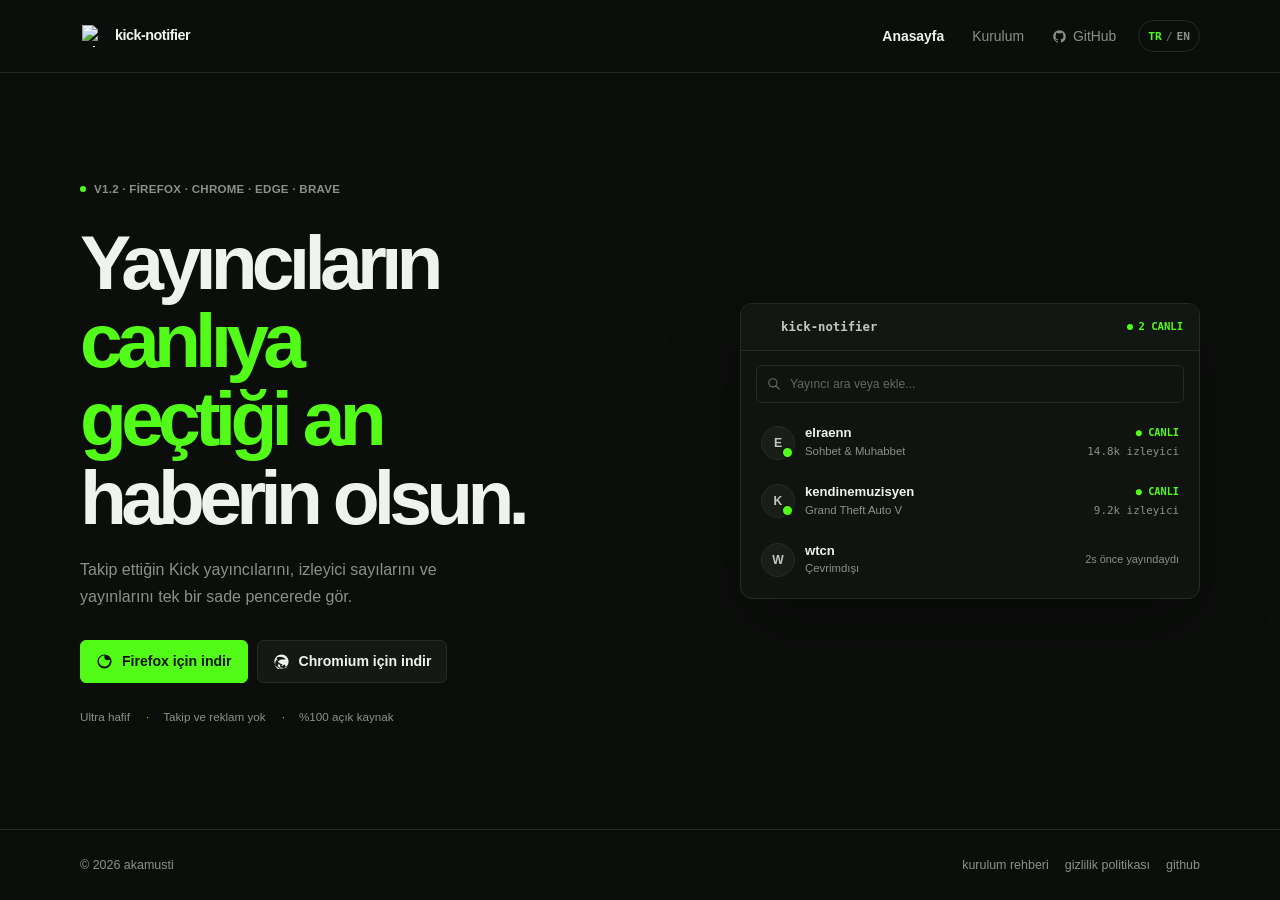
==== commit 1fe8f41f: "Redesign homepage with minimalist dark layout Co-authored-by: Copilot <223556219+Copilot@users.norep" ====
--- a/index.html
+++ b/index.html
@@ -42,7 +42,8 @@
     </header>
 
     <main class="wrap hero-wrap">
-      <section class="hero">
+      <section class="hero-grid">
+        <div class="hero-copy">
         <div class="badge">
           <span class="badge-dot"></span>
           <span data-i18n="intro.badge">firefox · chrome · edge · brave</span>
@@ -82,23 +83,14 @@
           </a>
         </div>
 
-        <div class="feature-pills">
-          <div class="pill">
-            <svg viewBox="0 0 24 24" fill="none" stroke="currentColor" stroke-width="2.5"><path stroke-linecap="round" stroke-linejoin="round" d="M13 10V3L4 14h7v7l9-11h-7z"/></svg>
-            <span data-i18n="intro.pill.light">⚡ Ultra Hafif</span>
-          </div>
-          <div class="pill">
-            <svg viewBox="0 0 24 24" fill="none" stroke="currentColor" stroke-width="2.5"><path stroke-linecap="round" stroke-linejoin="round" d="M9 12l2 2 4-4m5.618-4.016A11.955 11.955 0 0112 2.944a11.955 11.955 0 01-8.618 3.04A12.02 12.02 0 003 9c0 5.591 3.824 10.29 9 11.622 5.176-1.332 9-6.03 9-11.622 0-1.042-.133-2.052-.382-3.016z"/></svg>
-            <span data-i18n="intro.pill.privacy">🛡️ Sıfır İzleyici & Reklamsız</span>
-          </div>
-          <div class="pill">
-            <svg viewBox="0 0 24 24" fill="none" stroke="currentColor" stroke-width="2.5"><path stroke-linecap="round" stroke-linejoin="round" d="M10 20l4-16m4 4l4 4-4 4M6 16l-4-4 4-4"/></svg>
-            <span data-i18n="intro.pill.opensource">✨ %100 Açık Kaynak</span>
-          </div>
+        <div class="hero-proof" aria-label="Özellikler">
+          <span data-i18n="intro.pill.light">Ultra Hafif</span>
+          <span data-i18n="intro.pill.privacy">Sıfır İzleyici & Reklamsız</span>
+          <span data-i18n="intro.pill.opensource">%100 Açık Kaynak</span>
+        </div>
         </div>
 
-        <!-- Extension Interactive Mockup Preview -->
-        <div class="mockup-container" aria-label="Eklenti Önizlemesi">
+        <aside class="mockup-container" aria-label="Eklenti Önizlemesi">
           <div class="mockup-card">
             <div class="mockup-header">
               <div class="mockup-title">
@@ -162,7 +154,7 @@
               </div>
             </div>
           </div>
-        </div>
+        </aside>
       </section>
     </main>
 
--- a/styles.css
+++ b/styles.css
@@ -1,22 +1,23 @@
 :root {
-  --bg: #0b0c0e;
-  --bg-soft: #121316;
-  --bg-card: #16181c;
-  --bg-card-hover: #1c1e24;
-  --text: #f3f4f6;
-  --text-dim: #d1d5db;
-  --muted: #8b8f99;
-  --muted-dark: #525660;
-  --line: #23262d;
-  --line-hover: #373b45;
+  color-scheme: dark;
+  --bg: #0c0e0c;
+  --bg-soft: #111411;
+  --bg-card: #151915;
+  --bg-card-hover: #1b201b;
+  --text: #f0f2ed;
+  --text-dim: #c2c8bf;
+  --muted: #8a9288;
+  --muted-dark: #616960;
+  --line: #252b25;
+  --line-hover: #3a4339;
   --accent: #53fc18;
-  --accent-hover: #46e012;
-  --accent-dim: rgba(83, 252, 24, 0.1);
-  --accent-glow: rgba(83, 252, 24, 0.25);
-  --accent-text: #081d02;
+  --accent-hover: #69ff36;
+  --accent-dim: rgba(83, 252, 24, 0.09);
+  --accent-glow: rgba(83, 252, 24, 0.12);
+  --accent-text: #0b1407;
   --radius-sm: 6px;
-  --radius-md: 10px;
-  --radius-lg: 14px;
+  --radius-md: 9px;
+  --radius-lg: 12px;
   --radius-full: 9999px;
   --font-mono: ui-monospace, "SF Mono", "Cascadia Code", Menlo, Consolas, monospace;
 }
@@ -30,25 +31,18 @@
 }
 
 body {
-  margin: 0;
+  display: flex;
+  flex-direction: column;
   min-height: 100vh;
   min-height: 100dvh;
-  display: flex;
-  flex-direction: column;
-  background-color: var(--bg);
+  margin: 0;
+  background: var(--bg);
   color: var(--text);
   font-family: -apple-system, BlinkMacSystemFont, "Segoe UI", Roboto, Oxygen, Ubuntu, Cantarell, "Helvetica Neue", sans-serif;
   font-size: 15px;
-  line-height: 1.6;
+  line-height: 1.65;
   -webkit-font-smoothing: antialiased;
   -moz-osx-font-smoothing: grayscale;
-  background-image: 
-    radial-gradient(ellipse 80% 50% at 50% -20%, rgba(83, 252, 24, 0.12), transparent 70%),
-    radial-gradient(ellipse 60% 40% at 50% 120%, rgba(83, 252, 24, 0.08), transparent 70%),
-    linear-gradient(to right, rgba(255, 255, 255, 0.02) 1px, transparent 1px),
-    linear-gradient(to bottom, rgba(255, 255, 255, 0.02) 1px, transparent 1px);
-  background-size: 100% 100%, 100% 100%, 32px 32px, 32px 32px;
-  background-position: center top, center bottom, center center, center center;
 }
 
 img {
@@ -59,7 +53,7 @@
 a {
   color: inherit;
   text-decoration: none;
-  transition: color 0.15s ease, border-color 0.15s ease;
+  transition: color 160ms ease, background-color 160ms ease, border-color 160ms ease;
 }
 
 ::selection {
@@ -73,636 +67,535 @@
 }
 
 .wrap {
-  width: 100%;
-  max-width: 860px;
+  width: min(100% - 56px, 1120px);
   margin: 0 auto;
-  padding: 0 24px;
 }
 
 .bar {
   display: flex;
   align-items: center;
   justify-content: space-between;
-  gap: 16px;
-}
-
-/* ================= Header ================= */
+  gap: 20px;
+}
+
 .site-header {
   position: sticky;
   top: 0;
-  z-index: 50;
-  backdrop-filter: blur(12px);
-  -webkit-backdrop-filter: blur(12px);
-  background: rgba(11, 12, 14, 0.75);
+  z-index: 10;
   border-bottom: 1px solid var(--line);
+  background: rgba(12, 14, 12, 0.94);
 }
 
 .site-header .bar {
-  padding: 14px 0;
+  min-height: 72px;
 }
 
 .brand {
   display: inline-flex;
   align-items: center;
-  gap: 10px;
-  font-family: var(--font-mono);
-  font-size: 0.92rem;
+  gap: 9px;
+  color: var(--text);
+  font-family: inherit;
+  font-size: 0.9rem;
+  font-weight: 650;
+  letter-spacing: -0.035em;
+}
+
+.brand-icon-wrap {
+  display: grid;
+  width: 26px;
+  height: 26px;
+  place-items: center;
+  overflow: hidden;
+  border: 0;
+  border-radius: 0;
+  background: transparent;
+}
+
+.brand img {
+  width: 22px;
+  height: 22px;
+}
+
+nav {
+  display: flex;
+  align-items: center;
+  gap: 8px;
+  color: var(--muted);
+  font-size: 0.87rem;
+}
+
+.nav-link {
+  display: inline-flex;
+  align-items: center;
+  gap: 6px;
+  padding: 8px 10px;
+  border-radius: var(--radius-sm);
+}
+
+.nav-link:hover,
+.nav-link.active {
+  color: var(--text);
+}
+
+.nav-link.active {
   font-weight: 600;
-  color: var(--text);
-  letter-spacing: -0.01em;
-}
-
-.brand-icon-wrap {
-  position: relative;
-  display: flex;
-  align-items: center;
-  justify-content: center;
-  width: 28px;
-  height: 28px;
-  border-radius: var(--radius-sm);
-  background: var(--bg-soft);
-  border: 1px solid var(--line);
-  overflow: hidden;
-  transition: border-color 0.2s ease, transform 0.2s ease;
-}
-
-.brand:hover .brand-icon-wrap {
-  border-color: var(--accent);
-  transform: translateY(-1px);
-  box-shadow: 0 0 12px var(--accent-dim);
-}
-
-.brand img {
-  width: 18px;
-  height: 18px;
-}
-
-.brand span {
-  transition: color 0.2s ease;
-}
-
-.brand:hover span {
-  color: #ffffff;
-}
-
-nav {
-  display: flex;
-  align-items: center;
-  gap: 14px;
-  font-size: 0.88rem;
-  color: var(--muted);
-}
-
-.nav-link {
-  display: inline-flex;
-  align-items: center;
-  gap: 6px;
-  padding: 6px 10px;
-  border-radius: var(--radius-sm);
-  transition: color 0.15s ease, background 0.15s ease;
-}
-
-.nav-link:hover {
-  color: var(--text);
-  background: rgba(255, 255, 255, 0.04);
-}
-
-.nav-link.active {
-  color: var(--text);
-  font-weight: 500;
 }
 
 .nav-link svg {
   width: 15px;
   height: 15px;
-  opacity: 0.75;
-  transition: opacity 0.15s ease;
-}
-
-.nav-link:hover svg {
-  opacity: 1;
 }
 
 .lang-btn {
-  appearance: none;
-  display: inline-flex;
-  align-items: center;
-  gap: 3px;
-  height: 28px;
+  display: inline-flex;
+  align-items: center;
+  gap: 4px;
+  min-height: 32px;
+  margin-left: 4px;
   padding: 0 9px;
   border: 1px solid var(--line);
   border-radius: var(--radius-full);
+  background: transparent;
+  color: var(--muted);
+  font-family: var(--font-mono);
+  font-size: 0.7rem;
+  font-weight: 600;
+  cursor: pointer;
+  transition: border-color 160ms ease, color 160ms ease, background-color 160ms ease;
+}
+
+.lang-btn:hover {
+  border-color: var(--line-hover);
   background: var(--bg-card);
-  color: var(--muted);
-  font-family: var(--font-mono);
-  font-size: 0.72rem;
-  font-weight: 600;
-  letter-spacing: 0.04em;
-  cursor: pointer;
-  transition: all 0.2s ease;
 }
 
 .lang-btn i {
+  color: var(--muted-dark);
   font-style: normal;
-  color: var(--muted-dark);
-  font-size: 0.75em;
-}
-
-.lang-btn span {
-  transition: color 0.15s ease;
 }
 
 .lang-btn span.on {
   color: var(--accent);
 }
 
-.lang-btn:hover {
-  color: var(--text);
+main {
+  flex: 1;
+}
+
+.hero-wrap {
+  display: flex;
+  align-items: stretch;
+  justify-content: center;
+  padding-top: clamp(48px, 8vw, 88px);
+  padding-bottom: clamp(56px, 8vw, 88px);
+}
+
+.hero-grid {
+  display: grid;
+  grid-template-columns: minmax(0, 1.05fr) minmax(360px, 0.95fr);
+  align-items: center;
+  gap: clamp(44px, 7vw, 88px);
+  width: 100%;
+}
+
+.hero-copy {
+  max-width: 570px;
+}
+
+.badge {
+  display: inline-flex;
+  align-items: center;
+  gap: 8px;
+  margin: 0 0 24px;
+  padding: 0;
+  border: 0;
+  border-radius: 0;
+  background: transparent;
+  color: var(--muted);
+  font-size: 0.72rem;
+  font-weight: 550;
+  letter-spacing: 0.025em;
+  text-transform: uppercase;
+}
+
+.badge-dot {
+  width: 6px;
+  height: 6px;
+  flex: 0 0 auto;
+  border-radius: 50%;
+  background: var(--accent);
+}
+
+.hero-copy h1 {
+  max-width: 12ch;
+  margin: 0 0 20px;
+  color: var(--text);
+  font-size: clamp(3.1rem, 6vw, 5rem);
+  font-weight: 650;
+  line-height: 1.02;
+  letter-spacing: -0.075em;
+  text-wrap: balance;
+}
+
+.hero-highlight {
+  color: var(--accent);
+}
+
+.hero-copy .lead {
+  max-width: 46ch;
+  margin: 0 0 30px;
+  color: var(--muted);
+  font-size: 1rem;
+  line-height: 1.7;
+  text-wrap: pretty;
+}
+
+.hero-copy .actions {
+  display: flex;
+  align-items: center;
+  flex-wrap: wrap;
+  gap: 9px;
+}
+
+.btn {
+  display: inline-flex;
+  min-height: 43px;
+  align-items: center;
+  justify-content: center;
+  gap: 9px;
+  padding: 0 15px;
+  border: 1px solid var(--line);
+  border-radius: var(--radius-sm);
+  background: var(--bg-card);
+  color: var(--text);
+  font-size: 0.88rem;
+  font-weight: 600;
+  cursor: pointer;
+  user-select: none;
+  transition: transform 140ms ease-out, border-color 160ms ease, background-color 160ms ease, color 160ms ease;
+}
+
+.btn:hover {
   border-color: var(--line-hover);
   background: var(--bg-card-hover);
-  box-shadow: 0 0 10px var(--accent-dim);
-}
-
-main {
-  flex: 1;
-}
-
-/* ================= Hero ================= */
-.hero-wrap {
-  display: flex;
-  flex-direction: column;
-  align-items: center;
-  justify-content: center;
-  padding-top: 36px;
-  padding-bottom: 56px;
-}
-
-.hero {
+}
+
+.btn:active {
+  transform: scale(0.98);
+}
+
+.btn svg {
+  width: 17px;
+  height: 17px;
+  flex: 0 0 auto;
+}
+
+.btn-solid {
+  border-color: var(--accent);
+  background: var(--accent);
+  color: var(--accent-text);
+}
+
+.btn-solid:hover {
+  border-color: var(--accent-hover);
+  background: var(--accent-hover);
+  color: var(--accent-text);
+}
+
+.btn-solid svg {
+  fill: currentColor;
+}
+
+.hero-proof {
+  display: flex;
+  align-items: center;
+  flex-wrap: wrap;
+  gap: 9px 16px;
+  margin-top: 24px;
+}
+
+.hero-proof span {
+  display: inline-flex;
+  align-items: center;
+  color: var(--muted);
+  font-size: 0.73rem;
+}
+
+.hero-proof span + span::before {
+  margin-right: 14px;
+  color: var(--accent);
+  content: "·";
+}
+
+.mockup-container {
   width: 100%;
-  max-width: 680px;
-  text-align: center;
-  margin: 0 auto;
-}
-
-.badge {
-  display: inline-flex;
+  max-width: 460px;
+  margin: 0;
+  justify-self: end;
+}
+
+.mockup-card {
+  overflow: hidden;
+  border: 1px solid var(--line);
+  border-radius: var(--radius-lg);
+  background: #101310;
+  box-shadow: 0 26px 72px rgba(0, 0, 0, 0.26);
+  text-align: left;
+}
+
+.mockup-header {
+  display: flex;
+  align-items: center;
+  justify-content: space-between;
+  padding: 13px 16px;
+  border-bottom: 1px solid var(--line);
+  background: #131713;
+}
+
+.mockup-title {
+  display: flex;
   align-items: center;
   gap: 8px;
-  margin: 0 0 20px;
-  padding: 5px 14px;
-  border: 1px solid var(--line);
-  border-radius: var(--radius-full);
-  background: rgba(22, 24, 28, 0.7);
-  backdrop-filter: blur(8px);
   color: var(--text-dim);
   font-family: var(--font-mono);
-  font-size: 0.76rem;
-  letter-spacing: 0.03em;
-  box-shadow: 0 2px 8px rgba(0, 0, 0, 0.3);
-}
-
-.badge-dot {
-  width: 7px;
-  height: 7px;
-  border-radius: 50%;
-  background: var(--accent);
-  box-shadow: 0 0 8px var(--accent);
-  animation: pulse-dot 2.2s infinite ease-in-out;
-}
-
-@keyframes pulse-dot {
-  0% {
-    transform: scale(0.95);
-    box-shadow: 0 0 0 0 rgba(83, 252, 24, 0.7);
-  }
-  70% {
-    transform: scale(1);
-    box-shadow: 0 0 0 6px rgba(83, 252, 24, 0);
-  }
-  100% {
-    transform: scale(0.95);
-    box-shadow: 0 0 0 0 rgba(83, 252, 24, 0);
-  }
-}
-
-.hero h1 {
-  margin: 0 auto 18px;
-  font-size: clamp(2.1rem, 5.5vw, 3.1rem);
-  font-weight: 750;
-  line-height: 1.15;
-  letter-spacing: -0.03em;
-  text-wrap: balance;
-  color: #ffffff;
-}
-
-.hero h1 .accent-text {
-  background: linear-gradient(135deg, #ffffff 40%, var(--accent) 100%);
-  -webkit-background-clip: text;
-  -webkit-text-fill-color: transparent;
-}
-
-.hero .lead {
-  max-width: 52ch;
-  margin: 0 auto 28px;
-  color: var(--muted);
-  font-size: 1.05rem;
-  line-height: 1.6;
-  text-wrap: balance;
-}
-
-.hero .actions {
-  display: flex;
-  align-items: center;
-  justify-content: center;
-  flex-wrap: wrap;
-  gap: 12px;
-  margin-top: 10px;
-}
-
-.btn {
-  display: inline-flex;
-  align-items: center;
-  justify-content: center;
-  gap: 10px;
-  height: 46px;
-  padding: 0 22px;
-  border: 1px solid var(--line);
-  border-radius: var(--radius-md);
-  font-size: 0.92rem;
+  font-size: 0.77rem;
   font-weight: 600;
-  cursor: pointer;
-  background: var(--bg-card);
-  color: var(--text);
-  box-shadow: 0 2px 4px rgba(0, 0, 0, 0.2);
-  transition: all 0.2s cubic-bezier(0.16, 1, 0.3, 1);
-  user-select: none;
-}
-
-.btn:hover {
-  background: var(--bg-card-hover);
-  border-color: var(--line-hover);
-  transform: translateY(-2px);
-  box-shadow: 0 6px 16px rgba(0, 0, 0, 0.4);
-}
-
-.btn:active {
-  transform: translateY(0);
-}
-
-.btn svg {
-  width: 18px;
-  height: 18px;
-  flex-shrink: 0;
-}
-
-.btn-solid {
-  background: var(--accent);
-  border-color: var(--accent);
-  color: var(--accent-text);
-  box-shadow: 0 2px 14px var(--accent-glow);
-}
-
-.btn-solid:hover {
-  background: var(--accent-hover);
-  border-color: var(--accent-hover);
-  color: #000000;
-  box-shadow: 0 6px 24px rgba(83, 252, 24, 0.4);
-}
-
-.btn-solid svg {
-  fill: currentColor;
-}
-
-/* ================= Feature Pills ================= */
-.feature-pills {
-  display: flex;
-  align-items: center;
-  justify-content: center;
-  flex-wrap: wrap;
-  gap: 10px;
-  margin-top: 32px;
-}
-
-.pill {
-  display: inline-flex;
-  align-items: center;
-  gap: 6px;
-  padding: 6px 12px;
-  border: 1px solid rgba(255, 255, 255, 0.05);
-  border-radius: var(--radius-full);
-  background: rgba(255, 255, 255, 0.02);
-  color: var(--muted);
-  font-size: 0.78rem;
-  font-family: var(--font-mono);
-  transition: border-color 0.2s ease, color 0.2s ease, background 0.2s ease;
-}
-
-.pill:hover {
-  border-color: var(--line-hover);
-  color: var(--text-dim);
-  background: rgba(255, 255, 255, 0.04);
-}
-
-.pill svg {
-  width: 13px;
-  height: 13px;
-  color: var(--accent);
-}
-
-/* ================= Extension Mockup Card ================= */
-.mockup-container {
-  width: 100%;
-  max-width: 440px;
-  margin: 44px auto 0;
-  perspective: 1000px;
-}
-
-.mockup-card {
-  background: var(--bg-card);
-  border: 1px solid var(--line);
-  border-radius: var(--radius-lg);
-  box-shadow: 
-    0 16px 40px rgba(0, 0, 0, 0.6),
-    0 0 0 1px rgba(255, 255, 255, 0.04),
-    0 0 32px rgba(83, 252, 24, 0.06);
-  overflow: hidden;
-  text-align: left;
-  transition: transform 0.3s ease, border-color 0.3s ease, box-shadow 0.3s ease;
-}
-
-.mockup-card:hover {
-  transform: translateY(-3px);
-  border-color: rgba(83, 252, 24, 0.3);
-  box-shadow: 
-    0 20px 48px rgba(0, 0, 0, 0.7),
-    0 0 0 1px rgba(83, 252, 24, 0.2),
-    0 0 40px rgba(83, 252, 24, 0.1);
-}
-
-.mockup-header {
-  display: flex;
-  align-items: center;
-  justify-content: space-between;
-  padding: 12px 16px;
-  background: var(--bg-soft);
-  border-bottom: 1px solid var(--line);
-}
-
-.mockup-title {
-  display: flex;
-  align-items: center;
-  gap: 8px;
-  font-family: var(--font-mono);
-  font-size: 0.8rem;
-  font-weight: 600;
-  color: var(--text);
 }
 
 .mockup-title img {
   width: 16px;
   height: 16px;
-  border-radius: 3px;
+  border-radius: 4px;
 }
 
 .mockup-status-live {
   display: inline-flex;
   align-items: center;
-  gap: 5px;
-  padding: 2px 7px;
-  border-radius: var(--radius-full);
-  background: var(--accent-dim);
+  gap: 6px;
   color: var(--accent);
   font-family: var(--font-mono);
-  font-size: 0.68rem;
-  font-weight: 600;
+  font-size: 0.66rem;
+  font-weight: 650;
+}
+
+.mockup-status-live .badge-dot {
+  width: 6px;
+  height: 6px;
 }
 
 .mockup-search-bar {
   display: flex;
   align-items: center;
-  gap: 8px;
-  margin: 12px 14px 8px;
-  padding: 7px 12px;
-  background: rgba(0, 0, 0, 0.3);
+  gap: 9px;
+  margin: 14px 15px 8px;
+  padding: 8px 10px;
   border: 1px solid var(--line);
   border-radius: var(--radius-sm);
   color: var(--muted-dark);
-  font-size: 0.78rem;
+  font-size: 0.76rem;
 }
 
 .mockup-search-bar svg {
-  width: 13px;
-  height: 13px;
-  opacity: 0.6;
+  width: 14px;
+  height: 14px;
 }
 
 .mockup-list {
   display: flex;
   flex-direction: column;
-  padding: 4px 10px 10px;
-  gap: 4px;
+  gap: 2px;
+  padding: 3px 10px 10px;
 }
 
 .mockup-item {
   display: flex;
   align-items: center;
   justify-content: space-between;
-  padding: 9px 10px;
+  gap: 12px;
+  padding: 10px;
   border-radius: var(--radius-sm);
-  background: rgba(255, 255, 255, 0.015);
-  border: 1px solid transparent;
-  transition: all 0.15s ease;
 }
 
 .mockup-item:hover {
-  background: rgba(255, 255, 255, 0.05);
-  border-color: var(--line);
+  background: rgba(255, 255, 255, 0.025);
 }
 
 .mockup-streamer {
   display: flex;
+  min-width: 0;
   align-items: center;
   gap: 10px;
 }
 
 .mockup-avatar {
   position: relative;
-  width: 32px;
-  height: 32px;
+  display: flex;
+  width: 34px;
+  height: 34px;
+  flex: 0 0 auto;
+  align-items: center;
+  justify-content: center;
+  border: 1px solid var(--line);
   border-radius: 50%;
-  background: #252830;
-  display: flex;
-  align-items: center;
-  justify-content: center;
-  font-weight: 700;
-  font-size: 0.75rem;
-  color: #fff;
-  border: 1px solid var(--line);
+  background: #1a1e19;
+  color: var(--text-dim);
+  font-size: 0.76rem;
+  font-weight: 650;
 }
 
 .mockup-avatar.live::after {
-  content: "";
   position: absolute;
+  right: 0;
   bottom: 0;
-  right: 0;
-  width: 8px;
-  height: 8px;
+  width: 9px;
+  height: 9px;
+  border: 2px solid var(--bg-card);
   border-radius: 50%;
   background: var(--accent);
-  border: 2px solid var(--bg-card);
+  content: "";
 }
 
 .mockup-info {
   display: flex;
+  min-width: 0;
   flex-direction: column;
 }
 
 .mockup-name {
+  overflow: hidden;
+  color: var(--text);
+  font-size: 0.82rem;
   font-weight: 600;
-  font-size: 0.84rem;
-  color: var(--text);
-  line-height: 1.2;
+  line-height: 1.35;
+  text-overflow: ellipsis;
+  white-space: nowrap;
 }
 
 .mockup-game {
-  font-size: 0.72rem;
-  color: var(--muted);
+  overflow: hidden;
+  color: var(--muted);
+  font-size: 0.71rem;
+  text-overflow: ellipsis;
+  white-space: nowrap;
 }
 
 .mockup-meta {
   display: flex;
+  flex: 0 0 auto;
   flex-direction: column;
   align-items: flex-end;
-  gap: 3px;
+  gap: 2px;
 }
 
 .mockup-badge-live {
-  display: inline-flex;
-  align-items: center;
-  gap: 4px;
-  padding: 2px 6px;
-  border-radius: 4px;
-  background: var(--accent-dim);
   color: var(--accent);
   font-family: var(--font-mono);
-  font-size: 0.65rem;
+  font-size: 0.64rem;
   font-weight: 700;
-  letter-spacing: 0.02em;
 }
 
 .mockup-viewers {
+  color: var(--muted);
   font-family: var(--font-mono);
-  font-size: 0.72rem;
-  color: var(--muted);
+  font-size: 0.68rem;
 }
 
 .mockup-badge-off {
-  display: inline-flex;
-  align-items: center;
-  padding: 2px 6px;
-  border-radius: 4px;
-  background: rgba(255, 255, 255, 0.04);
-  color: var(--muted-dark);
-  font-family: var(--font-mono);
-  font-size: 0.65rem;
-  font-weight: 600;
-}
-
-/* ================= Inner Page Layouts (Docs & Privacy) ================= */
+  color: var(--muted);
+  font-size: 0.68rem;
+}
+
 .intro {
-  padding: 48px 0 32px;
+  padding: 56px 0 30px;
 }
 
 .intro h1 {
-  margin: 0 0 14px;
-  font-size: clamp(1.8rem, 4.5vw, 2.5rem);
-  font-weight: 750;
-  letter-spacing: -0.025em;
-  color: #ffffff;
+  margin: 0 0 12px;
+  color: var(--text);
+  font-size: clamp(2rem, 5vw, 3rem);
+  font-weight: 680;
+  line-height: 1.15;
+  letter-spacing: -0.055em;
+  text-wrap: balance;
 }
 
 .intro .lead {
-  max-width: 56ch;
+  max-width: 62ch;
   margin: 0;
   color: var(--muted);
   font-size: 1rem;
 }
 
 .section-card {
+  margin-bottom: 14px;
+  padding: 24px;
+  border: 1px solid var(--line);
+  border-radius: var(--radius-lg);
   background: var(--bg-card);
-  border: 1px solid var(--line);
-  border-radius: var(--radius-lg);
-  padding: 24px 28px;
-  margin-bottom: 20px;
-  transition: border-color 0.2s ease, box-shadow 0.2s ease;
-}
-
-.section-card:hover {
-  border-color: var(--line-hover);
-  box-shadow: 0 4px 20px rgba(0, 0, 0, 0.3);
 }
 
 .section-title {
   display: flex;
   align-items: center;
   gap: 10px;
-  margin: 0 0 14px;
-  font-family: var(--font-mono);
-  font-size: 0.85rem;
-  font-weight: 600;
-  letter-spacing: 0.04em;
-  color: var(--text);
+  margin: 0 0 12px;
+  color: var(--text);
+  font-size: 1rem;
+  font-weight: 620;
+  letter-spacing: -0.015em;
 }
 
 .section-title svg {
   width: 17px;
   height: 17px;
+  flex: 0 0 auto;
   color: var(--accent);
 }
 
 .docs-desc {
-  margin: 0 0 18px;
-  color: var(--muted);
-  font-size: 0.94rem;
+  margin: 0 0 16px;
+  color: var(--muted);
+  font-size: 0.91rem;
 }
 
 .steps {
+  display: flex;
+  flex-direction: column;
+  gap: 8px;
+  margin: 0;
+  padding: 0;
   list-style: none;
   counter-reset: step-counter;
-  margin: 0;
-  padding: 0;
-  display: flex;
-  flex-direction: column;
+}
+
+.steps li {
+  display: flex;
+  align-items: flex-start;
   gap: 12px;
-}
-
-.steps li {
+  padding: 10px 12px;
+  border: 1px solid var(--line);
+  border-radius: var(--radius-md);
+  background: var(--bg);
+  color: var(--text-dim);
+  font-size: 0.89rem;
   counter-increment: step-counter;
-  display: flex;
-  align-items: flex-start;
-  gap: 14px;
-  padding: 12px 14px;
-  background: var(--bg-soft);
-  border: 1px solid var(--line);
-  border-radius: var(--radius-md);
-  font-size: 0.92rem;
-  color: var(--text-dim);
 }
 
 .steps li::before {
-  content: counter(step-counter, decimal-leading-zero);
-  flex-shrink: 0;
-  display: inline-flex;
+  display: inline-flex;
+  width: 23px;
+  height: 23px;
+  flex: 0 0 auto;
   align-items: center;
   justify-content: center;
-  width: 26px;
-  height: 26px;
-  border-radius: var(--radius-sm);
+  border-radius: 50%;
   background: var(--accent-dim);
   color: var(--accent);
+  content: counter(step-counter);
   font-family: var(--font-mono);
-  font-size: 0.75rem;
-  font-weight: 700;
+  font-size: 0.7rem;
+  font-weight: 650;
 }
 
 .code-copy-wrapper {
@@ -718,34 +611,32 @@
   padding: 2px 7px;
   border: 1px solid var(--line);
   border-radius: var(--radius-sm);
-  background: rgba(0, 0, 0, 0.4);
-  color: var(--accent);
+  background: var(--bg-soft);
+  color: var(--text-dim);
   font-family: var(--font-mono);
   font-size: 0.84em;
-  letter-spacing: 0.01em;
 }
 
 .btn-copy {
-  appearance: none;
-  display: inline-flex;
+  display: inline-flex;
+  height: 24px;
   align-items: center;
   gap: 4px;
-  height: 22px;
-  padding: 0 6px;
-  border: 1px solid var(--line);
-  border-radius: 4px;
+  padding: 0 7px;
+  border: 1px solid var(--line);
+  border-radius: 5px;
   background: var(--bg-card);
   color: var(--muted);
   font-family: var(--font-mono);
-  font-size: 0.68rem;
+  font-size: 0.67rem;
   cursor: pointer;
-  transition: all 0.15s ease;
+  transition: border-color 160ms ease, color 160ms ease, background-color 160ms ease;
 }
 
 .btn-copy:hover {
-  color: var(--text);
-  border-color: var(--accent);
-  background: var(--bg-card-hover);
+  border-color: var(--line-hover);
+  background: var(--bg-soft);
+  color: var(--text);
 }
 
 .btn-copy svg {
@@ -754,7 +645,7 @@
 }
 
 .after-steps {
-  margin: 18px 0 0;
+  margin: 16px 0 0;
 }
 
 .link-accent {
@@ -763,44 +654,40 @@
   gap: 5px;
   color: var(--accent);
   font-size: 0.9rem;
-  font-weight: 500;
+  font-weight: 550;
 }
 
 .link-accent:hover {
+  color: var(--accent-hover);
   text-decoration: underline;
-  color: var(--accent-hover);
 }
 
 .note {
-  margin: 28px 0 48px;
-  padding: 16px 20px;
-  border-left: 3px solid var(--accent);
-  border-radius: 0 var(--radius-md) var(--radius-md) 0;
-  background: rgba(83, 252, 24, 0.04);
-  border-top: 1px solid rgba(83, 252, 24, 0.1);
-  border-right: 1px solid rgba(83, 252, 24, 0.1);
-  border-bottom: 1px solid rgba(83, 252, 24, 0.1);
+  margin: 22px 0 48px;
+  padding: 14px 17px;
+  border: 1px solid var(--line);
+  border-radius: var(--radius-md);
+  background: var(--bg-soft);
 }
 
 .note p {
   margin: 0;
   color: var(--text-dim);
-  font-size: 0.9rem;
-  line-height: 1.55;
-}
-
-/* ================= Footer ================= */
+  font-size: 0.87rem;
+}
+
 .site-footer {
   margin-top: auto;
   border-top: 1px solid var(--line);
-  background: rgba(11, 12, 14, 0.9);
+  background: var(--bg);
 }
 
 .site-footer .bar {
-  padding: 20px 0 28px;
-  color: var(--muted);
-  font-family: var(--font-mono);
-  font-size: 0.8rem;
+  min-height: 70px;
+  padding-top: 14px;
+  padding-bottom: 14px;
+  color: var(--muted);
+  font-size: 0.78rem;
 }
 
 .site-footer a {
@@ -814,46 +701,155 @@
 .foot-links {
   display: inline-flex;
   align-items: center;
-  gap: 18px;
-}
-
-/* ================= Responsive ================= */
-@media (max-width: 640px) {
+  flex-wrap: wrap;
+  gap: 16px;
+}
+
+@media (max-width: 760px) {
+  .wrap {
+    width: min(100% - 36px, 1120px);
+  }
+
+  .site-header .bar {
+    min-height: 62px;
+    gap: 10px;
+  }
+
+  nav {
+    gap: 2px;
+    font-size: 0.8rem;
+  }
+
+  .nav-link {
+    padding: 7px 6px;
+  }
+
+  .nav-link svg {
+    display: none;
+  }
+
+  .lang-btn {
+    margin-left: 2px;
+    padding: 0 7px;
+  }
+
+  .hero-grid {
+    grid-template-columns: minmax(0, 1fr);
+    gap: 38px;
+  }
+
+  .hero-copy {
+    max-width: 600px;
+  }
+
+  .hero-copy h1 {
+    max-width: 13ch;
+    font-size: clamp(2.9rem, 9vw, 4.2rem);
+  }
+
+  .hero-copy .lead {
+    font-size: 0.96rem;
+  }
+
+  .mockup-container {
+    justify-self: center;
+  }
+
+  .intro {
+    padding-top: 38px;
+  }
+
+  .section-card {
+    padding: 19px;
+  }
+}
+
+@media (max-width: 480px) {
+  .wrap {
+    width: min(100% - 32px, 1120px);
+  }
+
+  .brand {
+    gap: 6px;
+    font-size: 0.8rem;
+  }
+
+  nav {
+    gap: 0;
+    font-size: 0.76rem;
+  }
+
+  nav .nav-link:first-child {
+    display: none;
+  }
+
+  .nav-link {
+    padding: 7px 5px;
+  }
+
+  .lang-btn {
+    margin-left: 1px;
+    padding: 0 6px;
+  }
+
   .hero-wrap {
-    padding-top: 24px;
-    padding-bottom: 40px;
-  }
-
-  .hero h1 {
-    font-size: 1.85rem;
-  }
-
-  .hero .lead {
-    font-size: 0.95rem;
-  }
-
-  .hero .btn {
+    padding-top: 52px;
+    padding-bottom: 56px;
+  }
+
+  .hero-copy h1 {
+    font-size: clamp(2.7rem, 12vw, 3.5rem);
+  }
+
+  .hero-copy .actions {
+    align-items: stretch;
+    flex-direction: column;
+  }
+
+  .hero-copy .btn {
     width: 100%;
-    min-width: 0;
-  }
-
-  .feature-pills {
+  }
+
+  .hero-proof {
+    gap: 8px 10px;
+  }
+
+  .hero-proof span {
+    font-size: 0.69rem;
+  }
+
+  .hero-proof span + span::before {
+    margin-right: 9px;
+  }
+
+  .mockup-item {
+    gap: 8px;
+    padding: 9px 7px;
+  }
+
+  .mockup-streamer {
+    gap: 7px;
+  }
+
+  .site-footer .bar {
+    align-items: center;
     flex-direction: column;
-    width: 100%;
-  }
-
-  .pill {
-    width: 100%;
     justify-content: center;
-  }
-
-  .section-card {
-    padding: 18px 18px;
-  }
-
-  .site-footer .bar {
-    flex-direction: column;
+    gap: 8px;
+    text-align: center;
+  }
+
+  .foot-links {
+    justify-content: center;
     gap: 12px;
-    text-align: center;
-  }
-}
+  }
+}
+
+@media (prefers-reduced-motion: reduce) {
+  *,
+  *::before,
+  *::after {
+    scroll-behavior: auto !important;
+    transition-duration: 0.01ms !important;
+  }
+}
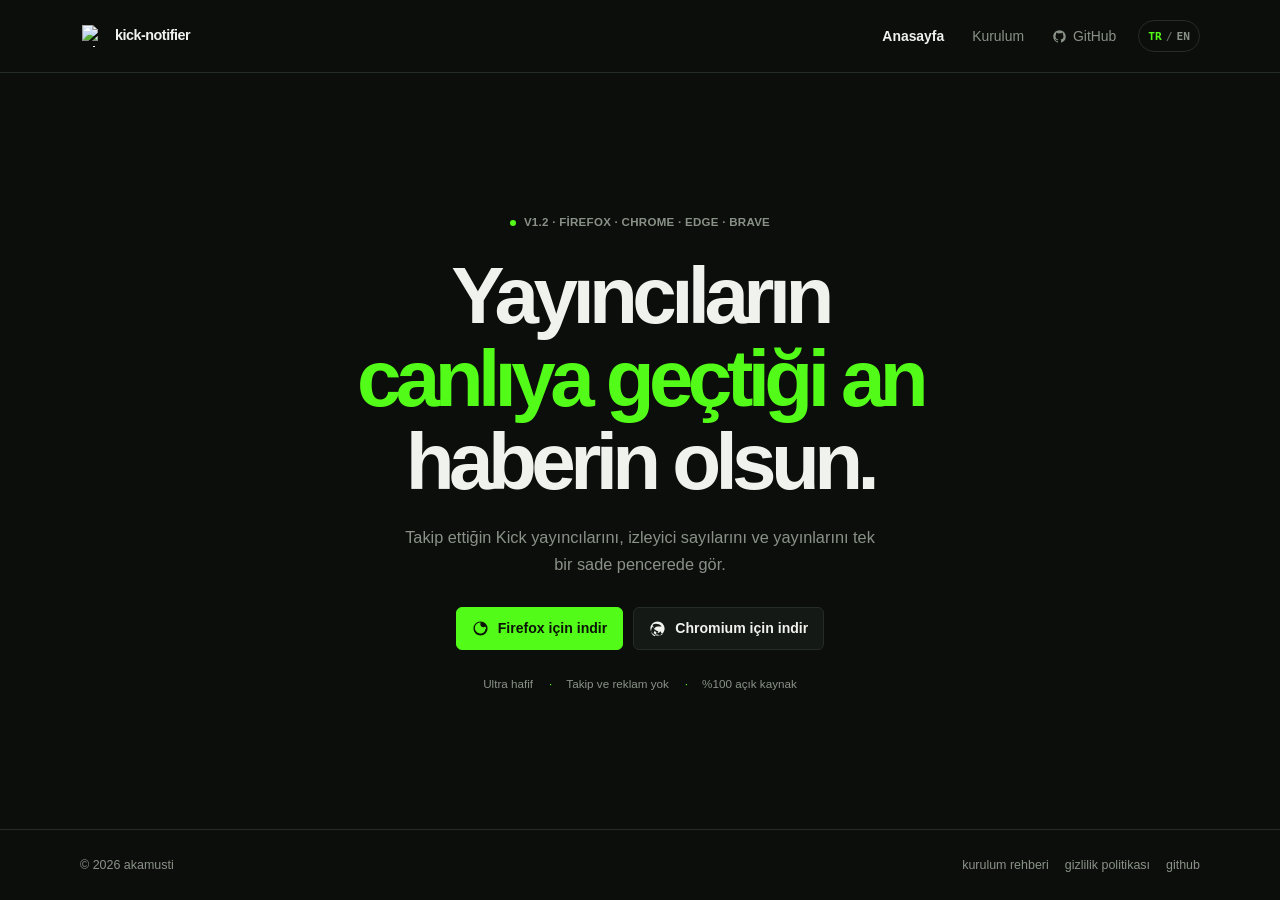
==== commit 05dfcfae: "Remove extension preview for a cleaner homepage Co-authored-by: Copilot <223556219+Copilot@users.nor" ====
--- a/index.html
+++ b/index.html
@@ -42,20 +42,18 @@
     </header>
 
     <main class="wrap hero-wrap">
-      <section class="hero-grid">
-        <div class="hero-copy">
+      <section class="hero">
         <div class="badge">
           <span class="badge-dot"></span>
           <span data-i18n="intro.badge">firefox · chrome · edge · brave</span>
         </div>
 
         <h1>
-          <span data-i18n="intro.h1">Takip ettiğin Kick yayıncılarını hiç kaçırma.</span>
+          <span data-i18n="intro.h1">Yayıncıların <span class="hero-highlight">canlıya geçtiği an</span> haberin olsun.</span>
         </h1>
 
         <p class="lead" data-i18n="intro.lead">
-          Favori yayıncıların canlı olup olmadığını, izleyici sayılarını ve profil
-          bilgilerini tek bakışta gösteren açık kaynaklı tarayıcı eklentisi. Gereksiz hiçbir şey yok.
+          Takip ettiğin Kick yayıncılarını, izleyici sayılarını ve yayınlarını tek bir sade pencerede gör.
         </p>
 
         <div class="actions">
@@ -83,78 +81,11 @@
           </a>
         </div>
 
-        <div class="hero-proof" aria-label="Özellikler">
+        <div class="hero-proof">
           <span data-i18n="intro.pill.light">Ultra Hafif</span>
           <span data-i18n="intro.pill.privacy">Sıfır İzleyici & Reklamsız</span>
           <span data-i18n="intro.pill.opensource">%100 Açık Kaynak</span>
         </div>
-        </div>
-
-        <aside class="mockup-container" aria-label="Eklenti Önizlemesi">
-          <div class="mockup-card">
-            <div class="mockup-header">
-              <div class="mockup-title">
-                <img src="logo.png" alt="" width="16" height="16" />
-                <span>kick-notifier</span>
-              </div>
-              <div class="mockup-status-live">
-                <span class="badge-dot"></span>
-                <span data-i18n="mockup.live_count">2 CANLI</span>
-              </div>
-            </div>
-
-            <div class="mockup-search-bar">
-              <svg viewBox="0 0 24 24" fill="none" stroke="currentColor" stroke-width="2"><path stroke-linecap="round" stroke-linejoin="round" d="M21 21l-6-6m2-5a7 7 0 11-14 0 7 7 0 0114 0z"/></svg>
-              <span data-i18n="mockup.search">Yayıncı ara veya ekle...</span>
-            </div>
-
-            <div class="mockup-list">
-              <!-- Streamer 1: Live -->
-              <div class="mockup-item">
-                <div class="mockup-streamer">
-                  <div class="mockup-avatar live">E</div>
-                  <div class="mockup-info">
-                    <span class="mockup-name">elraenn</span>
-                    <span class="mockup-game" data-i18n="mockup.cat1">Just Chatting</span>
-                  </div>
-                </div>
-                <div class="mockup-meta">
-                  <span class="mockup-badge-live" data-i18n="mockup.live">● CANLI</span>
-                  <span class="mockup-viewers">14.8k <span data-i18n="mockup.viewers">izleyici</span></span>
-                </div>
-              </div>
-
-              <!-- Streamer 2: Live -->
-              <div class="mockup-item">
-                <div class="mockup-streamer">
-                  <div class="mockup-avatar live">K</div>
-                  <div class="mockup-info">
-                    <span class="mockup-name">kendinemuzisyen</span>
-                    <span class="mockup-game" data-i18n="mockup.cat2">Grand Theft Auto V</span>
-                  </div>
-                </div>
-                <div class="mockup-meta">
-                  <span class="mockup-badge-live" data-i18n="mockup.live">● CANLI</span>
-                  <span class="mockup-viewers">9.2k <span data-i18n="mockup.viewers">izleyici</span></span>
-                </div>
-              </div>
-
-              <!-- Streamer 3: Offline -->
-              <div class="mockup-item">
-                <div class="mockup-streamer">
-                  <div class="mockup-avatar">W</div>
-                  <div class="mockup-info">
-                    <span class="mockup-name">wtcn</span>
-                    <span class="mockup-game" data-i18n="mockup.offline">Çevrimdışı</span>
-                  </div>
-                </div>
-                <div class="mockup-meta">
-                  <span class="mockup-badge-off" data-i18n="mockup.ago">2s önce yayındaydı</span>
-                </div>
-              </div>
-            </div>
-          </div>
-        </aside>
       </section>
     </main>
 
--- a/styles.css
+++ b/styles.css
@@ -185,29 +185,25 @@
 
 .hero-wrap {
   display: flex;
-  align-items: stretch;
+  align-items: center;
   justify-content: center;
-  padding-top: clamp(48px, 8vw, 88px);
-  padding-bottom: clamp(56px, 8vw, 88px);
-}
-
-.hero-grid {
-  display: grid;
-  grid-template-columns: minmax(0, 1.05fr) minmax(360px, 0.95fr);
-  align-items: center;
-  gap: clamp(44px, 7vw, 88px);
+  padding-top: clamp(72px, 15vh, 152px);
+  padding-bottom: clamp(72px, 15vh, 152px);
+}
+
+.hero {
   width: 100%;
-}
-
-.hero-copy {
-  max-width: 570px;
+  max-width: 720px;
+  margin: 0 auto;
+  text-align: center;
 }
 
 .badge {
   display: inline-flex;
   align-items: center;
+  justify-content: center;
   gap: 8px;
-  margin: 0 0 24px;
+  margin: 0 0 22px;
   padding: 0;
   border: 0;
   border-radius: 0;
@@ -227,14 +223,14 @@
   background: var(--accent);
 }
 
-.hero-copy h1 {
-  max-width: 12ch;
-  margin: 0 0 20px;
-  color: var(--text);
-  font-size: clamp(3.1rem, 6vw, 5rem);
+.hero h1 {
+  max-width: 15ch;
+  margin: 0 auto 20px;
+  color: var(--text);
+  font-size: clamp(2.8rem, 7vw, 5rem);
   font-weight: 650;
-  line-height: 1.02;
-  letter-spacing: -0.075em;
+  line-height: 1.04;
+  letter-spacing: -0.07em;
   text-wrap: balance;
 }
 
@@ -242,20 +238,21 @@
   color: var(--accent);
 }
 
-.hero-copy .lead {
-  max-width: 46ch;
-  margin: 0 0 30px;
-  color: var(--muted);
-  font-size: 1rem;
+.hero .lead {
+  max-width: 52ch;
+  margin: 0 auto 28px;
+  color: var(--muted);
+  font-size: 1.02rem;
   line-height: 1.7;
   text-wrap: pretty;
 }
 
-.hero-copy .actions {
-  display: flex;
-  align-items: center;
+.hero .actions {
+  display: flex;
+  align-items: center;
+  justify-content: center;
   flex-wrap: wrap;
-  gap: 9px;
+  gap: 10px;
 }
 
 .btn {
@@ -310,6 +307,7 @@
 .hero-proof {
   display: flex;
   align-items: center;
+  justify-content: center;
   flex-wrap: wrap;
   gap: 9px 16px;
   margin-top: 24px;
@@ -326,184 +324,6 @@
   margin-right: 14px;
   color: var(--accent);
   content: "·";
-}
-
-.mockup-container {
-  width: 100%;
-  max-width: 460px;
-  margin: 0;
-  justify-self: end;
-}
-
-.mockup-card {
-  overflow: hidden;
-  border: 1px solid var(--line);
-  border-radius: var(--radius-lg);
-  background: #101310;
-  box-shadow: 0 26px 72px rgba(0, 0, 0, 0.26);
-  text-align: left;
-}
-
-.mockup-header {
-  display: flex;
-  align-items: center;
-  justify-content: space-between;
-  padding: 13px 16px;
-  border-bottom: 1px solid var(--line);
-  background: #131713;
-}
-
-.mockup-title {
-  display: flex;
-  align-items: center;
-  gap: 8px;
-  color: var(--text-dim);
-  font-family: var(--font-mono);
-  font-size: 0.77rem;
-  font-weight: 600;
-}
-
-.mockup-title img {
-  width: 16px;
-  height: 16px;
-  border-radius: 4px;
-}
-
-.mockup-status-live {
-  display: inline-flex;
-  align-items: center;
-  gap: 6px;
-  color: var(--accent);
-  font-family: var(--font-mono);
-  font-size: 0.66rem;
-  font-weight: 650;
-}
-
-.mockup-status-live .badge-dot {
-  width: 6px;
-  height: 6px;
-}
-
-.mockup-search-bar {
-  display: flex;
-  align-items: center;
-  gap: 9px;
-  margin: 14px 15px 8px;
-  padding: 8px 10px;
-  border: 1px solid var(--line);
-  border-radius: var(--radius-sm);
-  color: var(--muted-dark);
-  font-size: 0.76rem;
-}
-
-.mockup-search-bar svg {
-  width: 14px;
-  height: 14px;
-}
-
-.mockup-list {
-  display: flex;
-  flex-direction: column;
-  gap: 2px;
-  padding: 3px 10px 10px;
-}
-
-.mockup-item {
-  display: flex;
-  align-items: center;
-  justify-content: space-between;
-  gap: 12px;
-  padding: 10px;
-  border-radius: var(--radius-sm);
-}
-
-.mockup-item:hover {
-  background: rgba(255, 255, 255, 0.025);
-}
-
-.mockup-streamer {
-  display: flex;
-  min-width: 0;
-  align-items: center;
-  gap: 10px;
-}
-
-.mockup-avatar {
-  position: relative;
-  display: flex;
-  width: 34px;
-  height: 34px;
-  flex: 0 0 auto;
-  align-items: center;
-  justify-content: center;
-  border: 1px solid var(--line);
-  border-radius: 50%;
-  background: #1a1e19;
-  color: var(--text-dim);
-  font-size: 0.76rem;
-  font-weight: 650;
-}
-
-.mockup-avatar.live::after {
-  position: absolute;
-  right: 0;
-  bottom: 0;
-  width: 9px;
-  height: 9px;
-  border: 2px solid var(--bg-card);
-  border-radius: 50%;
-  background: var(--accent);
-  content: "";
-}
-
-.mockup-info {
-  display: flex;
-  min-width: 0;
-  flex-direction: column;
-}
-
-.mockup-name {
-  overflow: hidden;
-  color: var(--text);
-  font-size: 0.82rem;
-  font-weight: 600;
-  line-height: 1.35;
-  text-overflow: ellipsis;
-  white-space: nowrap;
-}
-
-.mockup-game {
-  overflow: hidden;
-  color: var(--muted);
-  font-size: 0.71rem;
-  text-overflow: ellipsis;
-  white-space: nowrap;
-}
-
-.mockup-meta {
-  display: flex;
-  flex: 0 0 auto;
-  flex-direction: column;
-  align-items: flex-end;
-  gap: 2px;
-}
-
-.mockup-badge-live {
-  color: var(--accent);
-  font-family: var(--font-mono);
-  font-size: 0.64rem;
-  font-weight: 700;
-}
-
-.mockup-viewers {
-  color: var(--muted);
-  font-family: var(--font-mono);
-  font-size: 0.68rem;
-}
-
-.mockup-badge-off {
-  color: var(--muted);
-  font-size: 0.68rem;
 }
 
 .intro {
@@ -733,26 +553,13 @@
     padding: 0 7px;
   }
 
-  .hero-grid {
-    grid-template-columns: minmax(0, 1fr);
-    gap: 38px;
-  }
-
-  .hero-copy {
-    max-width: 600px;
-  }
-
-  .hero-copy h1 {
+  .hero h1 {
     max-width: 13ch;
     font-size: clamp(2.9rem, 9vw, 4.2rem);
   }
 
-  .hero-copy .lead {
+  .hero .lead {
     font-size: 0.96rem;
-  }
-
-  .mockup-container {
-    justify-self: center;
   }
 
   .intro {
@@ -797,16 +604,16 @@
     padding-bottom: 56px;
   }
 
-  .hero-copy h1 {
+  .hero h1 {
     font-size: clamp(2.7rem, 12vw, 3.5rem);
   }
 
-  .hero-copy .actions {
+  .hero .actions {
     align-items: stretch;
     flex-direction: column;
   }
 
-  .hero-copy .btn {
+  .hero .btn {
     width: 100%;
   }
 
@@ -820,15 +627,6 @@
 
   .hero-proof span + span::before {
     margin-right: 9px;
-  }
-
-  .mockup-item {
-    gap: 8px;
-    padding: 9px 7px;
-  }
-
-  .mockup-streamer {
-    gap: 7px;
   }
 
   .site-footer .bar {
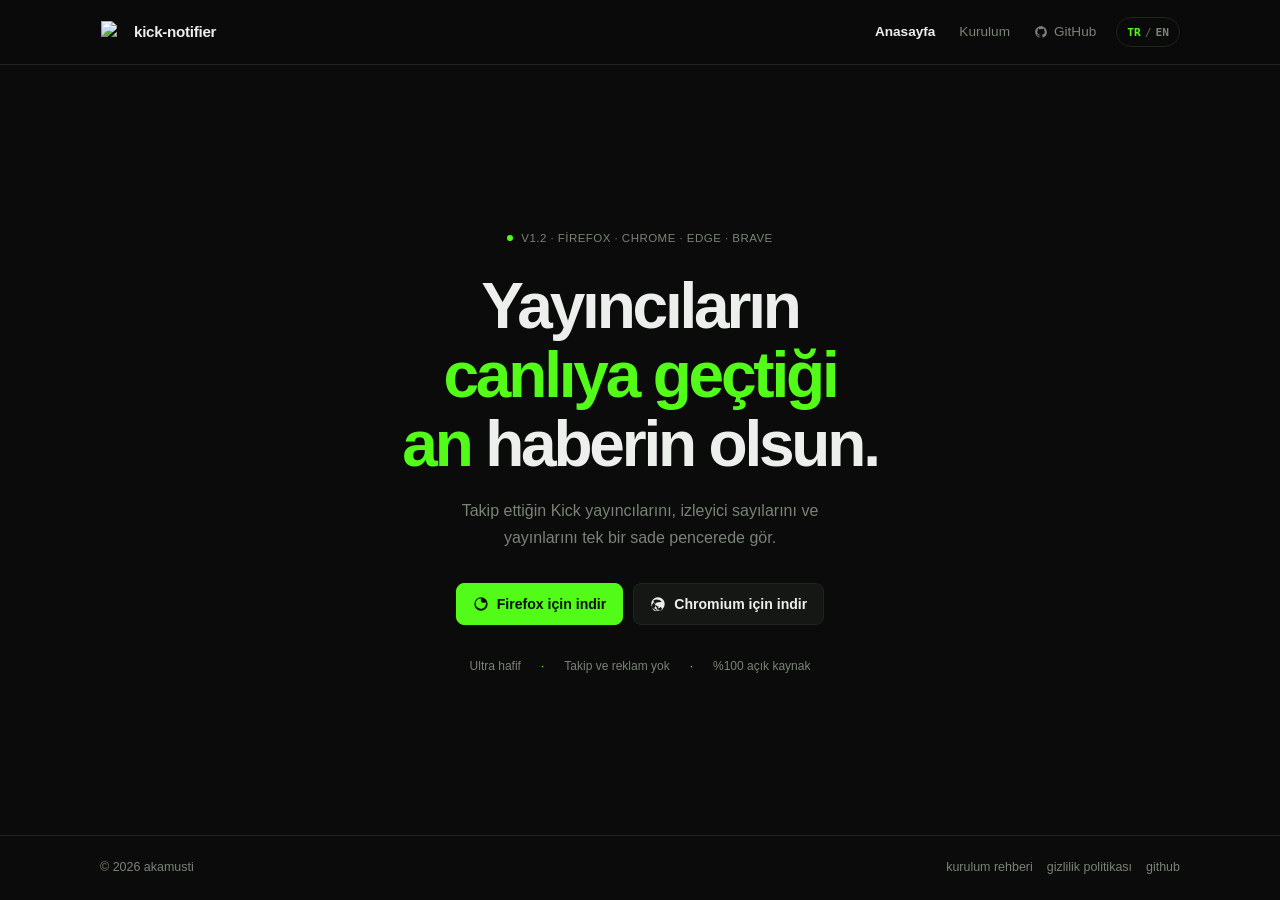
==== commit ba8869e9: "Redesign site with a minimalist UI from scratch" ====
--- a/index.html
+++ b/index.html
@@ -14,7 +14,7 @@
     />
     <link rel="icon" href="logo.png" />
     <link rel="stylesheet" href="styles.css" />
-    <script src="lang.js?v=5" defer></script>
+    <script src="lang.js?v=6" defer></script>
   </head>
   <body class="home">
     <header class="site-header">
--- a/styles.css
+++ b/styles.css
@@ -1,73 +1,58 @@
 :root {
   color-scheme: dark;
-  --bg: #0c0e0c;
-  --bg-soft: #111411;
-  --bg-card: #151915;
-  --bg-card-hover: #1b201b;
-  --text: #f0f2ed;
-  --text-dim: #c2c8bf;
-  --muted: #8a9288;
-  --muted-dark: #616960;
-  --line: #252b25;
-  --line-hover: #3a4339;
+  --bg: #0a0b0a;
+  --bg-elev: #111311;
+  --bg-card: #141714;
+  --text: #ecefeb;
+  --text-dim: #b7beb3;
+  --muted: #7a8377;
+  --muted-dark: #555d53;
+  --line: #1f241f;
+  --line-hover: #2e362e;
   --accent: #53fc18;
   --accent-hover: #69ff36;
-  --accent-dim: rgba(83, 252, 24, 0.09);
-  --accent-glow: rgba(83, 252, 24, 0.12);
-  --accent-text: #0b1407;
-  --radius-sm: 6px;
-  --radius-md: 9px;
-  --radius-lg: 12px;
-  --radius-full: 9999px;
-  --font-mono: ui-monospace, "SF Mono", "Cascadia Code", Menlo, Consolas, monospace;
-}
-
-* {
-  box-sizing: border-box;
-}
-
-html {
-  scroll-behavior: smooth;
-}
+  --accent-soft: rgba(83, 252, 24, 0.08);
+  --accent-text: #061003;
+  --radius: 8px;
+  --radius-lg: 14px;
+  --font-mono: ui-monospace, "SF Mono", Menlo, Consolas, monospace;
+  --max: 1080px;
+  --content: 640px;
+}
+
+* { box-sizing: border-box; }
+
+html { scroll-behavior: smooth; }
 
 body {
-  display: flex;
-  flex-direction: column;
+  margin: 0;
   min-height: 100vh;
   min-height: 100dvh;
-  margin: 0;
+  display: flex;
+  flex-direction: column;
   background: var(--bg);
   color: var(--text);
   font-family: -apple-system, BlinkMacSystemFont, "Segoe UI", Roboto, Oxygen, Ubuntu, Cantarell, "Helvetica Neue", sans-serif;
-  font-size: 15px;
-  line-height: 1.65;
+  font-size: 16px;
+  line-height: 1.6;
   -webkit-font-smoothing: antialiased;
   -moz-osx-font-smoothing: grayscale;
 }
 
-img {
-  display: block;
-  max-width: 100%;
-}
-
-a {
-  color: inherit;
-  text-decoration: none;
-  transition: color 160ms ease, background-color 160ms ease, border-color 160ms ease;
-}
-
-::selection {
-  background: var(--accent);
-  color: var(--accent-text);
-}
+img { display: block; max-width: 100%; }
+
+a { color: inherit; text-decoration: none; }
+
+::selection { background: var(--accent); color: var(--accent-text); }
 
 :focus-visible {
   outline: 2px solid var(--accent);
   outline-offset: 3px;
+  border-radius: 4px;
 }
 
 .wrap {
-  width: min(100% - 56px, 1120px);
+  width: min(100% - 48px, var(--max));
   margin: 0 auto;
 }
 
@@ -75,125 +60,98 @@
   display: flex;
   align-items: center;
   justify-content: space-between;
-  gap: 20px;
-}
-
+  gap: 16px;
+}
+
+/* Header */
 .site-header {
   position: sticky;
   top: 0;
   z-index: 10;
   border-bottom: 1px solid var(--line);
-  background: rgba(12, 14, 12, 0.94);
-}
-
-.site-header .bar {
-  min-height: 72px;
-}
+  background: rgba(10, 11, 10, 0.85);
+  backdrop-filter: blur(10px);
+  -webkit-backdrop-filter: blur(10px);
+}
+
+.site-header .bar { min-height: 64px; }
 
 .brand {
   display: inline-flex;
   align-items: center;
-  gap: 9px;
-  color: var(--text);
-  font-family: inherit;
-  font-size: 0.9rem;
-  font-weight: 650;
-  letter-spacing: -0.035em;
+  gap: 10px;
+  font-size: 0.95rem;
+  font-weight: 600;
+  letter-spacing: -0.02em;
 }
 
 .brand-icon-wrap {
   display: grid;
-  width: 26px;
-  height: 26px;
   place-items: center;
-  overflow: hidden;
-  border: 0;
-  border-radius: 0;
-  background: transparent;
-}
-
-.brand img {
-  width: 22px;
-  height: 22px;
-}
+  width: 24px;
+  height: 24px;
+}
+
+.brand img { width: 22px; height: 22px; }
 
 nav {
   display: flex;
   align-items: center;
-  gap: 8px;
-  color: var(--muted);
-  font-size: 0.87rem;
+  gap: 4px;
+  color: var(--muted);
+  font-size: 0.85rem;
 }
 
 .nav-link {
   display: inline-flex;
   align-items: center;
   gap: 6px;
-  padding: 8px 10px;
-  border-radius: var(--radius-sm);
-}
-
-.nav-link:hover,
-.nav-link.active {
-  color: var(--text);
-}
-
-.nav-link.active {
-  font-weight: 600;
-}
-
-.nav-link svg {
-  width: 15px;
-  height: 15px;
-}
+  padding: 6px 10px;
+  border-radius: var(--radius);
+  transition: color 150ms ease, background-color 150ms ease;
+}
+
+.nav-link:hover { color: var(--text); background: var(--bg-elev); }
+.nav-link.active { color: var(--text); font-weight: 600; }
+
+.nav-link svg { width: 14px; height: 14px; }
 
 .lang-btn {
   display: inline-flex;
   align-items: center;
   gap: 4px;
-  min-height: 32px;
-  margin-left: 4px;
-  padding: 0 9px;
-  border: 1px solid var(--line);
-  border-radius: var(--radius-full);
+  min-height: 30px;
+  margin-left: 6px;
+  padding: 0 10px;
+  border: 1px solid var(--line);
+  border-radius: 9999px;
   background: transparent;
   color: var(--muted);
   font-family: var(--font-mono);
   font-size: 0.7rem;
   font-weight: 600;
   cursor: pointer;
-  transition: border-color 160ms ease, color 160ms ease, background-color 160ms ease;
-}
-
-.lang-btn:hover {
-  border-color: var(--line-hover);
-  background: var(--bg-card);
-}
-
-.lang-btn i {
-  color: var(--muted-dark);
-  font-style: normal;
-}
-
-.lang-btn span.on {
-  color: var(--accent);
-}
-
-main {
-  flex: 1;
-}
-
+  transition: border-color 150ms ease, color 150ms ease, background-color 150ms ease;
+}
+
+.lang-btn:hover { border-color: var(--line-hover); background: var(--bg-elev); color: var(--text); }
+.lang-btn i { color: var(--muted-dark); font-style: normal; }
+.lang-btn span.on { color: var(--accent); }
+
+/* Main */
+main { flex: 1; }
+
+/* Hero */
 .hero-wrap {
   display: flex;
   align-items: center;
   justify-content: center;
-  padding-top: clamp(72px, 15vh, 152px);
-  padding-bottom: clamp(72px, 15vh, 152px);
+  padding: clamp(64px, 12vh, 128px) 0;
 }
 
 .hero {
   width: 100%;
-  max-width: 720px;
+  max-width: var(--content);
   margin: 0 auto;
   text-align: center;
 }
@@ -201,48 +159,39 @@
 .badge {
   display: inline-flex;
   align-items: center;
-  justify-content: center;
   gap: 8px;
-  margin: 0 0 22px;
-  padding: 0;
-  border: 0;
-  border-radius: 0;
-  background: transparent;
+  margin-bottom: 24px;
   color: var(--muted);
   font-size: 0.72rem;
-  font-weight: 550;
-  letter-spacing: 0.025em;
+  font-weight: 500;
+  letter-spacing: 0.04em;
   text-transform: uppercase;
 }
 
 .badge-dot {
   width: 6px;
   height: 6px;
-  flex: 0 0 auto;
   border-radius: 50%;
   background: var(--accent);
 }
 
 .hero h1 {
-  max-width: 15ch;
-  margin: 0 auto 20px;
-  color: var(--text);
-  font-size: clamp(2.8rem, 7vw, 5rem);
+  margin: 0 auto 18px;
+  font-size: clamp(2.4rem, 6vw, 4rem);
   font-weight: 650;
-  line-height: 1.04;
-  letter-spacing: -0.07em;
+  line-height: 1.08;
+  letter-spacing: -0.05em;
   text-wrap: balance;
-}
-
-.hero-highlight {
-  color: var(--accent);
-}
+  max-width: 16ch;
+}
+
+.hero-highlight { color: var(--accent); }
 
 .hero .lead {
-  max-width: 52ch;
-  margin: 0 auto 28px;
-  color: var(--muted);
-  font-size: 1.02rem;
+  max-width: 46ch;
+  margin: 0 auto 32px;
+  color: var(--muted);
+  font-size: 1rem;
   line-height: 1.7;
   text-wrap: pretty;
 }
@@ -257,36 +206,25 @@
 
 .btn {
   display: inline-flex;
-  min-height: 43px;
+  min-height: 42px;
   align-items: center;
   justify-content: center;
-  gap: 9px;
-  padding: 0 15px;
-  border: 1px solid var(--line);
-  border-radius: var(--radius-sm);
+  gap: 8px;
+  padding: 0 16px;
+  border: 1px solid var(--line);
+  border-radius: var(--radius);
   background: var(--bg-card);
   color: var(--text);
   font-size: 0.88rem;
   font-weight: 600;
   cursor: pointer;
   user-select: none;
-  transition: transform 140ms ease-out, border-color 160ms ease, background-color 160ms ease, color 160ms ease;
-}
-
-.btn:hover {
-  border-color: var(--line-hover);
-  background: var(--bg-card-hover);
-}
-
-.btn:active {
-  transform: scale(0.98);
-}
-
-.btn svg {
-  width: 17px;
-  height: 17px;
-  flex: 0 0 auto;
-}
+  transition: transform 120ms ease, border-color 150ms ease, background-color 150ms ease, color 150ms ease;
+}
+
+.btn:hover { border-color: var(--line-hover); background: var(--bg-elev); }
+.btn:active { transform: scale(0.98); }
+.btn svg { width: 16px; height: 16px; flex: 0 0 auto; }
 
 .btn-solid {
   border-color: var(--accent);
@@ -300,55 +238,39 @@
   color: var(--accent-text);
 }
 
-.btn-solid svg {
-  fill: currentColor;
-}
-
 .hero-proof {
   display: flex;
   align-items: center;
   justify-content: center;
   flex-wrap: wrap;
-  gap: 9px 16px;
-  margin-top: 24px;
-}
-
-.hero-proof span {
-  display: inline-flex;
-  align-items: center;
-  color: var(--muted);
-  font-size: 0.73rem;
-}
-
+  gap: 8px 20px;
+  margin-top: 32px;
+  color: var(--muted);
+  font-size: 0.75rem;
+}
+
+.hero-proof span { display: inline-flex; align-items: center; }
 .hero-proof span + span::before {
-  margin-right: 14px;
+  content: "·";
+  margin-right: 20px;
   color: var(--accent);
-  content: "·";
-}
-
-.intro {
-  padding: 56px 0 30px;
-}
-
+}
+
+/* Docs / Privacy shared */
+.intro { padding: 56px 0 24px; }
 .intro h1 {
   margin: 0 0 12px;
-  color: var(--text);
-  font-size: clamp(2rem, 5vw, 3rem);
-  font-weight: 680;
+  font-size: clamp(2rem, 5vw, 2.8rem);
+  font-weight: 650;
   line-height: 1.15;
-  letter-spacing: -0.055em;
+  letter-spacing: -0.04em;
   text-wrap: balance;
-}
-
-.intro .lead {
-  max-width: 62ch;
-  margin: 0;
-  color: var(--muted);
-  font-size: 1rem;
-}
+  max-width: 18ch;
+}
+.intro .lead { max-width: 60ch; margin: 0; color: var(--muted); font-size: 1rem; }
 
 .section-card {
-  margin-bottom: 14px;
+  margin-bottom: 16px;
   padding: 24px;
   border: 1px solid var(--line);
   border-radius: var(--radius-lg);
@@ -359,25 +281,14 @@
   display: flex;
   align-items: center;
   gap: 10px;
-  margin: 0 0 12px;
-  color: var(--text);
+  margin: 0 0 10px;
   font-size: 1rem;
-  font-weight: 620;
-  letter-spacing: -0.015em;
-}
-
-.section-title svg {
-  width: 17px;
-  height: 17px;
-  flex: 0 0 auto;
-  color: var(--accent);
-}
-
-.docs-desc {
-  margin: 0 0 16px;
-  color: var(--muted);
-  font-size: 0.91rem;
-}
+  font-weight: 600;
+  letter-spacing: -0.01em;
+}
+.section-title svg { width: 16px; height: 16px; flex: 0 0 auto; color: var(--accent); }
+
+.docs-desc { margin: 0 0 16px; color: var(--muted); font-size: 0.9rem; }
 
 .steps {
   display: flex;
@@ -386,33 +297,31 @@
   margin: 0;
   padding: 0;
   list-style: none;
-  counter-reset: step-counter;
-}
-
+  counter-reset: step;
+}
 .steps li {
   display: flex;
   align-items: flex-start;
   gap: 12px;
-  padding: 10px 12px;
-  border: 1px solid var(--line);
-  border-radius: var(--radius-md);
+  padding: 12px 14px;
+  border: 1px solid var(--line);
+  border-radius: var(--radius);
   background: var(--bg);
   color: var(--text-dim);
-  font-size: 0.89rem;
-  counter-increment: step-counter;
-}
-
+  font-size: 0.9rem;
+  counter-increment: step;
+}
 .steps li::before {
   display: inline-flex;
-  width: 23px;
-  height: 23px;
+  width: 22px;
+  height: 22px;
   flex: 0 0 auto;
   align-items: center;
   justify-content: center;
   border-radius: 50%;
-  background: var(--accent-dim);
+  background: var(--accent-soft);
   color: var(--accent);
-  content: counter(step-counter);
+  content: counter(step);
   font-family: var(--font-mono);
   font-size: 0.7rem;
   font-weight: 650;
@@ -425,228 +334,113 @@
   margin: 2px 0;
   vertical-align: middle;
 }
-
 code {
   display: inline-block;
-  padding: 2px 7px;
-  border: 1px solid var(--line);
-  border-radius: var(--radius-sm);
-  background: var(--bg-soft);
+  padding: 3px 8px;
+  border: 1px solid var(--line);
+  border-radius: var(--radius);
+  background: var(--bg-elev);
   color: var(--text-dim);
   font-family: var(--font-mono);
-  font-size: 0.84em;
-}
-
+  font-size: 0.82em;
+}
 .btn-copy {
   display: inline-flex;
-  height: 24px;
+  height: 26px;
   align-items: center;
   gap: 4px;
-  padding: 0 7px;
-  border: 1px solid var(--line);
-  border-radius: 5px;
+  padding: 0 8px;
+  border: 1px solid var(--line);
+  border-radius: var(--radius);
   background: var(--bg-card);
   color: var(--muted);
   font-family: var(--font-mono);
-  font-size: 0.67rem;
+  font-size: 0.68rem;
   cursor: pointer;
-  transition: border-color 160ms ease, color 160ms ease, background-color 160ms ease;
-}
-
-.btn-copy:hover {
-  border-color: var(--line-hover);
-  background: var(--bg-soft);
-  color: var(--text);
-}
-
-.btn-copy svg {
-  width: 11px;
-  height: 11px;
-}
-
-.after-steps {
-  margin: 16px 0 0;
-}
-
+  transition: border-color 150ms ease, color 150ms ease, background-color 150ms ease;
+}
+.btn-copy:hover { border-color: var(--line-hover); background: var(--bg-elev); color: var(--text); }
+.btn-copy svg { width: 11px; height: 11px; }
+
+.after-steps { margin: 16px 0 0; }
 .link-accent {
   display: inline-flex;
   align-items: center;
-  gap: 5px;
+  gap: 4px;
   color: var(--accent);
   font-size: 0.9rem;
   font-weight: 550;
 }
-
-.link-accent:hover {
-  color: var(--accent-hover);
-  text-decoration: underline;
-}
+.link-accent:hover { color: var(--accent-hover); text-decoration: underline; }
 
 .note {
-  margin: 22px 0 48px;
-  padding: 14px 17px;
-  border: 1px solid var(--line);
-  border-radius: var(--radius-md);
-  background: var(--bg-soft);
-}
-
-.note p {
-  margin: 0;
-  color: var(--text-dim);
-  font-size: 0.87rem;
-}
-
+  margin: 20px 0 40px;
+  padding: 14px 16px;
+  border: 1px solid var(--line);
+  border-radius: var(--radius);
+  background: var(--bg-elev);
+}
+.note p { margin: 0; color: var(--text-dim); font-size: 0.88rem; }
+
+/* Footer */
 .site-footer {
   margin-top: auto;
   border-top: 1px solid var(--line);
-  background: var(--bg);
-}
-
+}
 .site-footer .bar {
-  min-height: 70px;
-  padding-top: 14px;
-  padding-bottom: 14px;
+  min-height: 64px;
+  padding: 12px 0;
   color: var(--muted);
   font-size: 0.78rem;
 }
-
-.site-footer a {
-  color: var(--muted);
-}
-
-.site-footer a:hover {
-  color: var(--text);
-}
-
-.foot-links {
-  display: inline-flex;
-  align-items: center;
-  flex-wrap: wrap;
-  gap: 16px;
-}
-
+.site-footer a { color: var(--muted); transition: color 150ms ease; }
+.site-footer a:hover { color: var(--text); }
+.foot-links { display: inline-flex; align-items: center; flex-wrap: wrap; gap: 14px; }
+
+/* Privacy sections */
+.section-card h2 { margin: 0 0 8px; font-size: 1rem; font-weight: 600; }
+.section-card p { margin: 0 0 10px; color: var(--text-dim); font-size: 0.9rem; }
+.section-card p:last-child { margin-bottom: 0; }
+
+/* Responsive */
 @media (max-width: 760px) {
-  .wrap {
-    width: min(100% - 36px, 1120px);
-  }
-
-  .site-header .bar {
-    min-height: 62px;
-    gap: 10px;
-  }
-
-  nav {
-    gap: 2px;
-    font-size: 0.8rem;
-  }
-
-  .nav-link {
-    padding: 7px 6px;
-  }
-
-  .nav-link svg {
-    display: none;
-  }
-
-  .lang-btn {
-    margin-left: 2px;
-    padding: 0 7px;
-  }
-
-  .hero h1 {
-    max-width: 13ch;
-    font-size: clamp(2.9rem, 9vw, 4.2rem);
-  }
-
-  .hero .lead {
-    font-size: 0.96rem;
-  }
-
-  .intro {
-    padding-top: 38px;
-  }
-
-  .section-card {
-    padding: 19px;
-  }
+  .wrap { width: min(100% - 32px, var(--max)); }
+  .site-header .bar { min-height: 56px; gap: 8px; }
+  nav { gap: 2px; font-size: 0.8rem; }
+  .nav-link { padding: 6px 6px; }
+  .nav-link svg { display: none; }
+  .lang-btn { margin-left: 2px; padding: 0 8px; }
+  .hero h1 { max-width: 14ch; font-size: clamp(2.4rem, 9vw, 3.4rem); }
+  .hero .lead { font-size: 0.95rem; }
+  .intro { padding-top: 40px; }
+  .section-card { padding: 20px; }
 }
 
 @media (max-width: 480px) {
-  .wrap {
-    width: min(100% - 32px, 1120px);
-  }
-
-  .brand {
-    gap: 6px;
-    font-size: 0.8rem;
-  }
-
-  nav {
-    gap: 0;
-    font-size: 0.76rem;
-  }
-
-  nav .nav-link:first-child {
-    display: none;
-  }
-
-  .nav-link {
-    padding: 7px 5px;
-  }
-
-  .lang-btn {
-    margin-left: 1px;
-    padding: 0 6px;
-  }
-
-  .hero-wrap {
-    padding-top: 52px;
-    padding-bottom: 56px;
-  }
-
-  .hero h1 {
-    font-size: clamp(2.7rem, 12vw, 3.5rem);
-  }
-
-  .hero .actions {
-    align-items: stretch;
-    flex-direction: column;
-  }
-
-  .hero .btn {
-    width: 100%;
-  }
-
-  .hero-proof {
-    gap: 8px 10px;
-  }
-
-  .hero-proof span {
-    font-size: 0.69rem;
-  }
-
-  .hero-proof span + span::before {
-    margin-right: 9px;
-  }
-
+  .wrap { width: min(100% - 28px, var(--max)); }
+  .brand { gap: 8px; font-size: 0.85rem; }
+  nav { gap: 0; font-size: 0.75rem; }
+  nav .nav-link:first-child { display: none; }
+  .nav-link { padding: 6px 4px; }
+  .lang-btn { margin-left: 0; padding: 0 6px; }
+  .hero-wrap { padding: 48px 0 52px; }
+  .hero h1 { font-size: clamp(2.2rem, 12vw, 3rem); }
+  .hero .actions { flex-direction: column; align-items: stretch; }
+  .hero .btn { width: 100%; }
+  .hero-proof { gap: 6px 12px; }
+  .hero-proof span { font-size: 0.7rem; }
+  .hero-proof span + span::before { margin-right: 12px; }
   .site-footer .bar {
-    align-items: center;
     flex-direction: column;
     justify-content: center;
     gap: 8px;
     text-align: center;
   }
-
-  .foot-links {
-    justify-content: center;
-    gap: 12px;
-  }
+  .foot-links { justify-content: center; gap: 12px; }
 }
 
 @media (prefers-reduced-motion: reduce) {
-  *,
-  *::before,
-  *::after {
+  *, *::before, *::after {
     scroll-behavior: auto !important;
     transition-duration: 0.01ms !important;
   }
